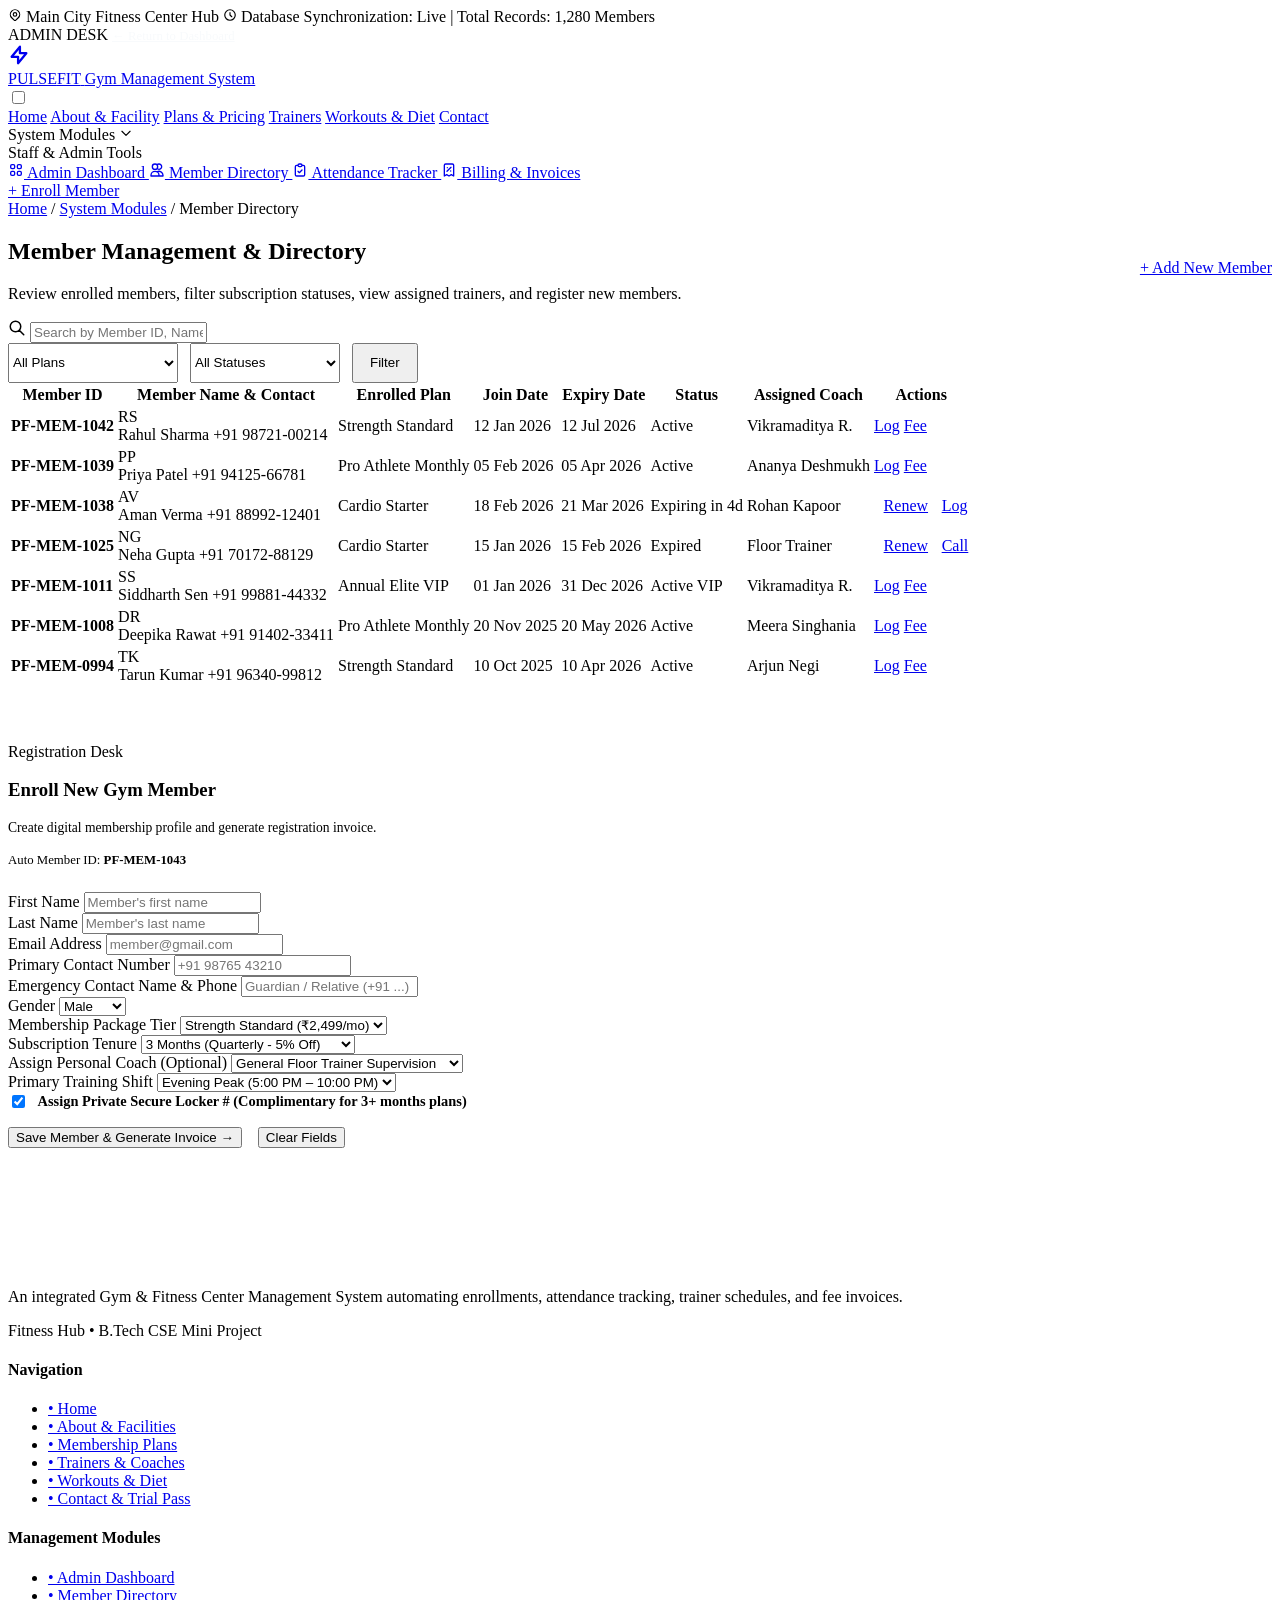
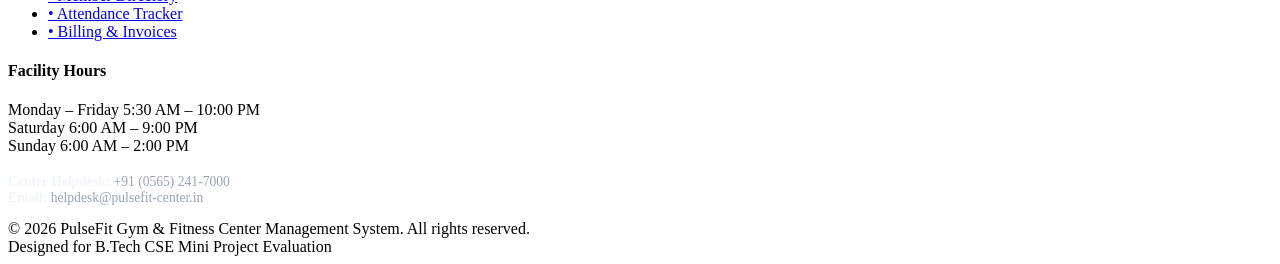
==== members-list.html @ 2918d2de "Add memberships and members-list pages" ====
<!DOCTYPE html>
<html lang="en">
<head>
  <meta charset="UTF-8">
  <meta name="viewport" content="width=device-width, initial-scale=1.0">
  <title>Member Directory &amp; Management | PulseFit Gym</title>
  <meta name="description" content="Centralized member database: search enrollments, track plan expirations, view assigned coaches, and register new gym members.">
  <link rel="stylesheet" href="css/style.css">
  <link rel="stylesheet" href="css/components.css">
</head>
<body>

  <!-- Top Announcement Bar -->
  <div class="header-topbar">
    <div class="container topbar-content">
      <div class="topbar-left">
        <span class="topbar-item">
          <svg width="14" height="14" fill="none" stroke="currentColor" viewBox="0 0 24 24"><path stroke-linecap="round" stroke-linejoin="round" stroke-width="2" d="M17.657 16.657L13.414 20.9a1.998 1.998 0 01-2.827 0l-4.244-4.243a8 8 0 1111.314 0z"/><path stroke-linecap="round" stroke-linejoin="round" stroke-width="2" d="M15 11a3 3 0 11-6 0 3 3 0 016 0z"/></svg>
          Main City Fitness Center Hub
        </span>
        <span class="topbar-item">
          <svg width="14" height="14" fill="none" stroke="currentColor" viewBox="0 0 24 24"><path stroke-linecap="round" stroke-linejoin="round" stroke-width="2" d="M12 8v4l3 3m6-3a9 9 0 11-18 0 9 9 0 0118 0z"/></svg>
          Database Synchronization: Live | Total Records: 1,280 Members
        </span>
      </div>
      <div class="topbar-right">
        <span class="topbar-badge" style="background-color: var(--success);">ADMIN DESK</span>
        <a href="admin-dashboard.html" style="color: #f8fafc; font-size: 0.8rem;">&larr; Return to Dashboard</a>
      </div>
    </div>
  </div>

  <!-- Main Common Header & Navbar -->
  <header class="site-header">
    <div class="container">
      <div class="navbar">
        <a href="index.html" class="brand-logo">
          <div class="brand-icon">
            <svg width="22" height="22" fill="none" stroke="currentColor" viewBox="0 0 24 24"><path stroke-linecap="round" stroke-linejoin="round" stroke-width="2.5" d="M13 10V3L4 14h7v7l9-11h-7z"/></svg>
          </div>
          <div class="brand-text">
            PULSE<span>FIT</span>
            <span class="brand-sub">Gym Management System</span>
          </div>
        </a>

        <!-- Pure CSS Hamburger Toggle -->
        <input type="checkbox" id="nav-toggle" class="nav-toggle-input">
        <label for="nav-toggle" class="nav-toggle-label" aria-label="Toggle navigation">
          <span class="hamburger-icon"></span>
        </label>

        <!-- Navigation Menu -->
        <nav class="nav-menu">
          <a href="index.html" class="nav-link">Home</a>
          <a href="about.html" class="nav-link">About &amp; Facility</a>
          <a href="memberships.html" class="nav-link">Plans &amp; Pricing</a>
          <a href="trainers.html" class="nav-link">Trainers</a>
          <a href="workouts.html" class="nav-link">Workouts &amp; Diet</a>
          <a href="contact.html" class="nav-link">Contact</a>

          <!-- System Portals Dropdown -->
          <div class="nav-dropdown">
            <span class="nav-link dropdown-toggle active">
              System Modules
              <svg width="14" height="14" fill="none" stroke="currentColor" viewBox="0 0 24 24"><path stroke-linecap="round" stroke-linejoin="round" stroke-width="2" d="M19 9l-7 7-7-7"/></svg>
            </span>
            <div class="dropdown-menu">
              <div class="dropdown-header">Staff &amp; Admin Tools</div>
              <a href="admin-dashboard.html" class="dropdown-item">
                <svg width="16" height="16" fill="none" stroke="currentColor" viewBox="0 0 24 24"><path stroke-linecap="round" stroke-linejoin="round" stroke-width="2" d="M4 6a2 2 0 012-2h2a2 2 0 012 2v2a2 2 0 01-2 2H6a2 2 0 01-2-2V6zM14 6a2 2 0 012-2h2a2 2 0 012 2v2a2 2 0 01-2 2h-2a2 2 0 01-2-2V6zM4 16a2 2 0 012-2h2a2 2 0 012 2v2a2 2 0 01-2 2H6a2 2 0 01-2-2v-2zM14 16a2 2 0 012-2h2a2 2 0 012 2v2a2 2 0 01-2 2h-2a2 2 0 01-2-2v-2z"/></svg>
                Admin Dashboard
              </a>
              <a href="members-list.html" class="dropdown-item active">
                <svg width="16" height="16" fill="none" stroke="currentColor" viewBox="0 0 24 24"><path stroke-linecap="round" stroke-linejoin="round" stroke-width="2" d="M12 4.354a4 4 0 110 5.292M15 21H3v-1a6 6 0 0112 0v1zm0 0h6v-1a6 6 0 00-9-5.197M13 7a4 4 0 11-8 0 4 4 0 018 0z"/></svg>
                Member Directory
              </a>
              <a href="attendance.html" class="dropdown-item">
                <svg width="16" height="16" fill="none" stroke="currentColor" viewBox="0 0 24 24"><path stroke-linecap="round" stroke-linejoin="round" stroke-width="2" d="M9 5H7a2 2 0 00-2 2v12a2 2 0 002 2h10a2 2 0 002-2V7a2 2 0 00-2-2h-2M9 5a2 2 0 002 2h2a2 2 0 002-2M9 5a2 2 0 012-2h2a2 2 0 012 2m-6 9l2 2 4-4"/></svg>
                Attendance Tracker
              </a>
              <a href="billing.html" class="dropdown-item">
                <svg width="16" height="16" fill="none" stroke="currentColor" viewBox="0 0 24 24"><path stroke-linecap="round" stroke-linejoin="round" stroke-width="2" d="M9 14l6-6m-5.5.5h.01m4.99 5h.01M19 21V5a2 2 0 00-2-2H7a2 2 0 00-2 2v16l3.5-2 3.5 2 3.5-2 3.5 2z"/></svg>
                Billing &amp; Invoices
              </a>
            </div>
          </div>
        </nav>

        <div class="header-actions">
          <a href="#add-member" class="btn btn-primary btn-sm">+ Enroll Member</a>
        </div>
      </div>
    </div>
  </header>

  <!-- Page Banner -->
  <section class="page-banner">
    <div class="container">
      <div class="banner-content">
        <nav class="breadcrumb">
          <a href="index.html">Home</a>
          <span class="breadcrumb-separator">/</span>
          <a href="admin-dashboard.html">System Modules</a>
          <span class="breadcrumb-separator">/</span>
          <span>Member Directory</span>
        </nav>
        <div style="display: flex; justify-content: space-between; align-items: center; flex-wrap: wrap; gap: 1rem;">
          <div>
            <h1 class="banner-title">Member Management &amp; Directory</h1>
            <p class="banner-desc">Review enrolled members, filter subscription statuses, view assigned trainers, and register new members.</p>
          </div>
          <a href="#add-member" class="btn btn-primary">+ Add New Member</a>
        </div>
      </div>
    </div>
  </section>

  <!-- Main Content -->
  <main class="page-wrapper">
    <div class="container" style="margin-bottom: 5rem;">
      
      <!-- Filter Bar Component -->
      <div class="filter-bar">
        <div class="search-input-wrapper">
          <svg width="18" height="18" fill="none" stroke="currentColor" viewBox="0 0 24 24"><path stroke-linecap="round" stroke-linejoin="round" stroke-width="2" d="M21 21l-6-6m2-5a7 7 0 11-14 0 7 7 0 0114 0z"/></svg>
          <input type="text" class="form-control" placeholder="Search by Member ID, Name, or Phone...">
        </div>

        <div style="display: flex; gap: 0.75rem; flex-wrap: wrap;">
          <select class="form-select" style="width: auto; min-width: 170px;">
            <option value="all">All Plans</option>
            <option value="cardio">Cardio Starter</option>
            <option value="strength">Strength Standard</option>
            <option value="pro">Pro Athlete</option>
            <option value="annual">Annual VIP</option>
          </select>

          <select class="form-select" style="width: auto; min-width: 150px;">
            <option value="all">All Statuses</option>
            <option value="active">Active Members</option>
            <option value="expiring">Expiring Soon</option>
            <option value="expired">Expired</option>
          </select>

          <button type="button" class="btn btn-outline" style="padding: 0.65rem 1rem;">Filter</button>
        </div>
      </div>

      <!-- Member Records Table -->
      <div class="table-responsive" style="margin-bottom: 3.5rem;">
        <table class="data-table">
          <thead>
            <tr>
              <th>Member ID</th>
              <th>Member Name &amp; Contact</th>
              <th>Enrolled Plan</th>
              <th>Join Date</th>
              <th>Expiry Date</th>
              <th>Status</th>
              <th>Assigned Coach</th>
              <th>Actions</th>
            </tr>
          </thead>
          <tbody>
            
            <!-- Member 1 -->
            <tr>
              <td><strong>PF-MEM-1042</strong></td>
              <td>
                <div class="member-cell">
                  <div class="avatar avatar-orange">RS</div>
                  <div>
                    <span class="member-name">Rahul Sharma</span>
                    <span class="member-email">+91 98721-00214</span>
                  </div>
                </div>
              </td>
              <td>Strength Standard</td>
              <td>12 Jan 2026</td>
              <td>12 Jul 2026</td>
              <td><span class="badge badge-success"><span class="badge-dot"></span> Active</span></td>
              <td>Vikramaditya R.</td>
              <td>
                <div class="action-btns">
                  <a href="attendance.html" class="btn btn-sm btn-outline" title="Check Attendance">Log</a>
                  <a href="billing.html" class="btn btn-sm btn-outline" title="View Invoices">Fee</a>
                </div>
              </td>
            </tr>

            <!-- Member 2 -->
            <tr>
              <td><strong>PF-MEM-1039</strong></td>
              <td>
                <div class="member-cell">
                  <div class="avatar avatar-blue">PP</div>
                  <div>
                    <span class="member-name">Priya Patel</span>
                    <span class="member-email">+91 94125-66781</span>
                  </div>
                </div>
              </td>
              <td>Pro Athlete Monthly</td>
              <td>05 Feb 2026</td>
              <td>05 Apr 2026</td>
              <td><span class="badge badge-success"><span class="badge-dot"></span> Active</span></td>
              <td>Ananya Deshmukh</td>
              <td>
                <div class="action-btns">
                  <a href="attendance.html" class="btn btn-sm btn-outline">Log</a>
                  <a href="billing.html" class="btn btn-sm btn-outline">Fee</a>
                </div>
              </td>
            </tr>

            <!-- Member 3 -->
            <tr>
              <td><strong>PF-MEM-1038</strong></td>
              <td>
                <div class="member-cell">
                  <div class="avatar avatar-emerald">AV</div>
                  <div>
                    <span class="member-name">Aman Verma</span>
                    <span class="member-email">+91 88992-12401</span>
                  </div>
                </div>
              </td>
              <td>Cardio Starter</td>
              <td>18 Feb 2026</td>
              <td>21 Mar 2026</td>
              <td><span class="badge badge-warning"><span class="badge-dot"></span> Expiring in 4d</span></td>
              <td>Rohan Kapoor</td>
              <td>
                <div class="action-btns">
                  <a href="billing.html" class="btn btn-sm btn-primary" style="padding: 0.3rem 0.6rem;">Renew</a>
                  <a href="attendance.html" class="btn btn-sm btn-outline">Log</a>
                </div>
              </td>
            </tr>

            <!-- Member 4 -->
            <tr>
              <td><strong>PF-MEM-1025</strong></td>
              <td>
                <div class="member-cell">
                  <div class="avatar avatar-purple">NG</div>
                  <div>
                    <span class="member-name">Neha Gupta</span>
                    <span class="member-email">+91 70172-88129</span>
                  </div>
                </div>
              </td>
              <td>Cardio Starter</td>
              <td>15 Jan 2026</td>
              <td>15 Feb 2026</td>
              <td><span class="badge badge-danger"><span class="badge-dot"></span> Expired</span></td>
              <td>Floor Trainer</td>
              <td>
                <div class="action-btns">
                  <a href="billing.html" class="btn btn-sm btn-primary" style="padding: 0.3rem 0.6rem;">Renew</a>
                  <a href="contact.html" class="btn btn-sm btn-outline">Call</a>
                </div>
              </td>
            </tr>

            <!-- Member 5 -->
            <tr>
              <td><strong>PF-MEM-1011</strong></td>
              <td>
                <div class="member-cell">
                  <div class="avatar avatar-orange">SS</div>
                  <div>
                    <span class="member-name">Siddharth Sen</span>
                    <span class="member-email">+91 99881-44332</span>
                  </div>
                </div>
              </td>
              <td>Annual Elite VIP</td>
              <td>01 Jan 2026</td>
              <td>31 Dec 2026</td>
              <td><span class="badge badge-success"><span class="badge-dot"></span> Active VIP</span></td>
              <td>Vikramaditya R.</td>
              <td>
                <div class="action-btns">
                  <a href="attendance.html" class="btn btn-sm btn-outline">Log</a>
                  <a href="billing.html" class="btn btn-sm btn-outline">Fee</a>
                </div>
              </td>
            </tr>

            <!-- Member 6 -->
            <tr>
              <td><strong>PF-MEM-1008</strong></td>
              <td>
                <div class="member-cell">
                  <div class="avatar avatar-blue">DR</div>
                  <div>
                    <span class="member-name">Deepika Rawat</span>
                    <span class="member-email">+91 91402-33411</span>
                  </div>
                </div>
              </td>
              <td>Pro Athlete Monthly</td>
              <td>20 Nov 2025</td>
              <td>20 May 2026</td>
              <td><span class="badge badge-success"><span class="badge-dot"></span> Active</span></td>
              <td>Meera Singhania</td>
              <td>
                <div class="action-btns">
                  <a href="attendance.html" class="btn btn-sm btn-outline">Log</a>
                  <a href="billing.html" class="btn btn-sm btn-outline">Fee</a>
                </div>
              </td>
            </tr>

            <!-- Member 7 -->
            <tr>
              <td><strong>PF-MEM-0994</strong></td>
              <td>
                <div class="member-cell">
                  <div class="avatar avatar-emerald">TK</div>
                  <div>
                    <span class="member-name">Tarun Kumar</span>
                    <span class="member-email">+91 96340-99812</span>
                  </div>
                </div>
              </td>
              <td>Strength Standard</td>
              <td>10 Oct 2025</td>
              <td>10 Apr 2026</td>
              <td><span class="badge badge-success"><span class="badge-dot"></span> Active</span></td>
              <td>Arjun Negi</td>
              <td>
                <div class="action-btns">
                  <a href="attendance.html" class="btn btn-sm btn-outline">Log</a>
                  <a href="billing.html" class="btn btn-sm btn-outline">Fee</a>
                </div>
              </td>
            </tr>

          </tbody>
        </table>
      </div>

      <!-- Form Section: Add New Member (Anchor: #add-member) -->
      <div id="add-member" class="form-card" style="border-top: 4px solid var(--primary);">
        <div class="card-header" style="margin-bottom: 1.5rem;">
          <div>
            <span class="badge badge-primary" style="margin-bottom: 0.35rem;">Registration Desk</span>
            <h3 class="card-title">Enroll New Gym Member</h3>
            <p style="font-size: 0.85rem; color: var(--text-muted); margin-top: 0.2rem;">Create digital membership profile and generate registration invoice.</p>
          </div>
          <span style="font-size: 0.8rem; color: var(--text-muted);">Auto Member ID: <strong>PF-MEM-1043</strong></span>
        </div>

        <form action="#" method="get" onsubmit="return false;" class="form-grid">
          
          <div class="form-group">
            <label for="reg-fname" class="form-label form-label-req">First Name</label>
            <input type="text" id="reg-fname" class="form-control" placeholder="Member's first name" required>
          </div>

          <div class="form-group">
            <label for="reg-lname" class="form-label form-label-req">Last Name</label>
            <input type="text" id="reg-lname" class="form-control" placeholder="Member's last name" required>
          </div>

          <div class="form-group">
            <label for="reg-email" class="form-label form-label-req">Email Address</label>
            <input type="email" id="reg-email" class="form-control" placeholder="member@gmail.com" required>
          </div>

          <div class="form-group">
            <label for="reg-phone" class="form-label form-label-req">Primary Contact Number</label>
            <input type="tel" id="reg-phone" class="form-control" placeholder="+91 98765 43210" required>
          </div>

          <div class="form-group">
            <label for="reg-emergency" class="form-label">Emergency Contact Name &amp; Phone</label>
            <input type="text" id="reg-emergency" class="form-control" placeholder="Guardian / Relative (+91 ...)">
          </div>

          <div class="form-group">
            <label for="reg-gender" class="form-label">Gender</label>
            <select id="reg-gender" class="form-select">
              <option value="male">Male</option>
              <option value="female">Female</option>
              <option value="other">Other</option>
            </select>
          </div>

          <div class="form-group">
            <label for="reg-plan" class="form-label form-label-req">Membership Package Tier</label>
            <select id="reg-plan" class="form-select" required>
              <option value="cardio">Cardio Starter (&#8377;1,499/mo)</option>
              <option value="strength" selected>Strength Standard (&#8377;2,499/mo)</option>
              <option value="pro">Pro Athlete Tier (&#8377;3,999/mo)</option>
              <option value="annual">Annual VIP Pass (&#8377;24,999/yr)</option>
            </select>
          </div>

          <div class="form-group">
            <label for="reg-duration" class="form-label form-label-req">Subscription Tenure</label>
            <select id="reg-duration" class="form-select" required>
              <option value="1">1 Month</option>
              <option value="3" selected>3 Months (Quarterly - 5% Off)</option>
              <option value="6">6 Months (Half Yearly - 10% Off)</option>
              <option value="12">12 Months (Annual - 20% Off)</option>
            </select>
          </div>

          <div class="form-group">
            <label for="reg-coach" class="form-label">Assign Personal Coach (Optional)</label>
            <select id="reg-coach" class="form-select">
              <option value="none">General Floor Trainer Supervision</option>
              <option value="vikram">Vikramaditya Rathore (Strength)</option>
              <option value="ananya">Ananya Deshmukh (CrossFit)</option>
              <option value="rohan">Rohan Kapoor (Calisthenics)</option>
              <option value="meera">Meera Singhania (Nutrition &amp; Yoga)</option>
              <option value="arjun">Arjun Negi (Rehab)</option>
            </select>
          </div>

          <div class="form-group">
            <label for="reg-shift" class="form-label">Primary Training Shift</label>
            <select id="reg-shift" class="form-select">
              <option value="morning">Morning Shift (5:30 AM &ndash; 11:30 AM)</option>
              <option value="evening" selected>Evening Peak (5:00 PM &ndash; 10:00 PM)</option>
              <option value="anytime">All Day Unrestricted</option>
            </select>
          </div>

          <div class="form-group col-span-2">
            <label style="display: flex; align-items: center; gap: 0.6rem; font-size: 0.9rem; color: var(--secondary); cursor: pointer;">
              <input type="checkbox" checked>
              <strong>Assign Private Secure Locker # (Complimentary for 3+ months plans)</strong>
            </label>
          </div>

          <div class="form-group col-span-2" style="margin-top: 1rem; display: flex; gap: 1rem;">
            <button type="submit" class="btn btn-primary btn-lg">
              Save Member &amp; Generate Invoice &rarr;
            </button>
            <button type="reset" class="btn btn-outline btn-lg">Clear Fields</button>
          </div>

        </form>
      </div>

    </div>
  </main>

  <!-- Common Footer -->
  <footer class="site-footer">
    <div class="container footer-main">
      <div class="footer-grid">
        <div class="footer-brand">
          <div class="brand-logo" style="color: white;">
            <div class="brand-icon">
              <svg width="22" height="22" fill="none" stroke="currentColor" viewBox="0 0 24 24"><path stroke-linecap="round" stroke-linejoin="round" stroke-width="2.5" d="M13 10V3L4 14h7v7l9-11h-7z"/></svg>
            </div>
            <div class="brand-text" style="color: white;">PULSE<span style="color: var(--primary);">FIT</span></div>
          </div>
          <p>An integrated Gym &amp; Fitness Center Management System automating enrollments, attendance tracking, trainer schedules, and fee invoices.</p>
          <div class="academic-badge">Fitness Hub &bull; B.Tech CSE Mini Project</div>
        </div>

        <div>
          <h4 class="footer-title">Navigation</h4>
          <ul class="footer-links">
            <li><a href="index.html">&bull; Home</a></li>
            <li><a href="about.html">&bull; About &amp; Facilities</a></li>
            <li><a href="memberships.html">&bull; Membership Plans</a></li>
            <li><a href="trainers.html">&bull; Trainers &amp; Coaches</a></li>
            <li><a href="workouts.html">&bull; Workouts &amp; Diet</a></li>
            <li><a href="contact.html">&bull; Contact &amp; Trial Pass</a></li>
          </ul>
        </div>

        <div>
          <h4 class="footer-title">Management Modules</h4>
          <ul class="footer-links">
            <li><a href="admin-dashboard.html">&bull; Admin Dashboard</a></li>
            <li><a href="members-list.html">&bull; Member Directory</a></li>
            <li><a href="attendance.html">&bull; Attendance Tracker</a></li>
            <li><a href="billing.html">&bull; Billing &amp; Invoices</a></li>
          </ul>
        </div>

        <div>
          <h4 class="footer-title">Facility Hours</h4>
          <div class="footer-hours-list">
            <div class="footer-hours-item">
              <span>Monday &ndash; Friday</span>
              <span>5:30 AM &ndash; 10:00 PM</span>
            </div>
            <div class="footer-hours-item">
              <span>Saturday</span>
              <span>6:00 AM &ndash; 9:00 PM</span>
            </div>
            <div class="footer-hours-item">
              <span>Sunday</span>
              <span>6:00 AM &ndash; 2:00 PM</span>
            </div>
          </div>
          <p style="margin-top: 1.2rem; font-size: 0.85rem; color: #94a3b8;">
            <strong style="color: #f1f5f9;">Center Helpdesk:</strong> +91 (0565) 241-7000<br>
            <strong style="color: #f1f5f9;">Email:</strong> helpdesk@pulsefit-center.in
          </p>
        </div>
      </div>
    </div>

    <div class="footer-bottom">
      <div class="container footer-bottom-content">
        <div>&copy; 2026 PulseFit Gym &amp; Fitness Center Management System. All rights reserved.</div>
        <div>Designed for B.Tech CSE Mini Project Evaluation</div>
      </div>
    </div>
  </footer>

</body>
</html>
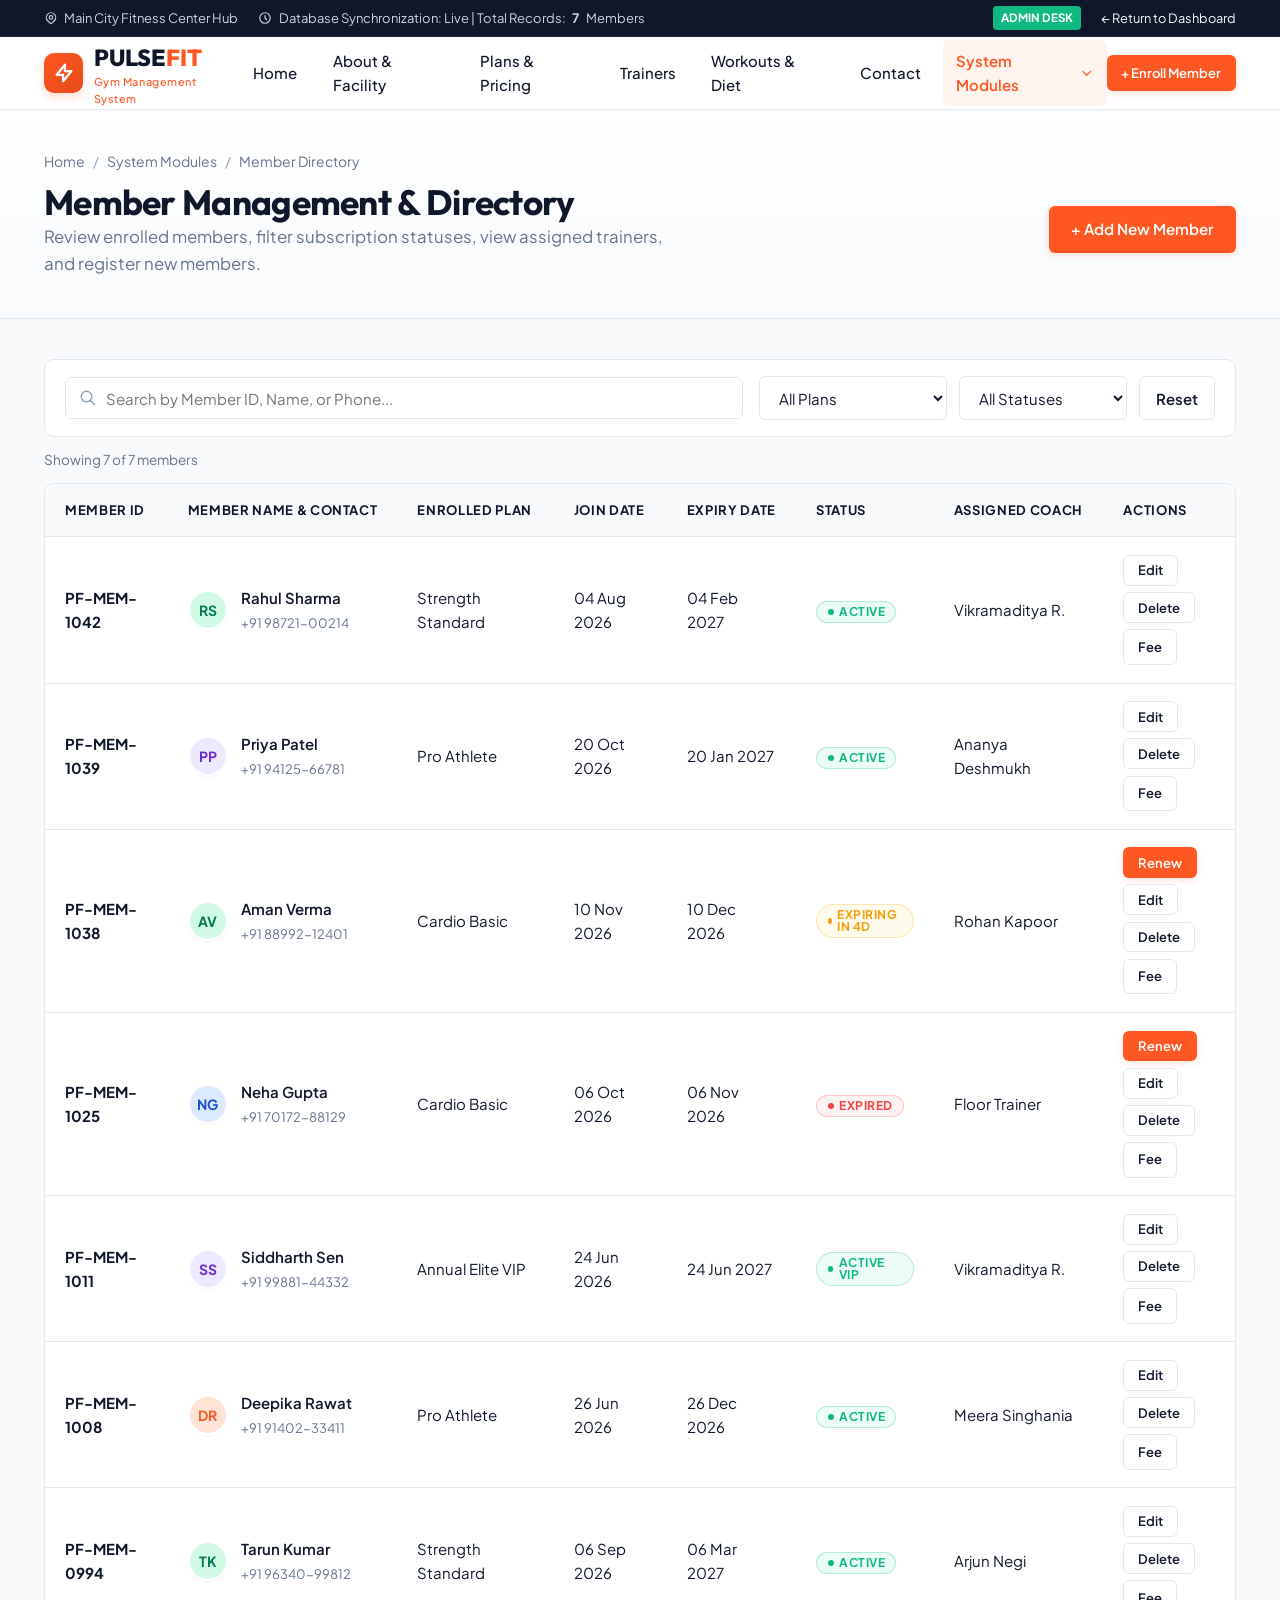
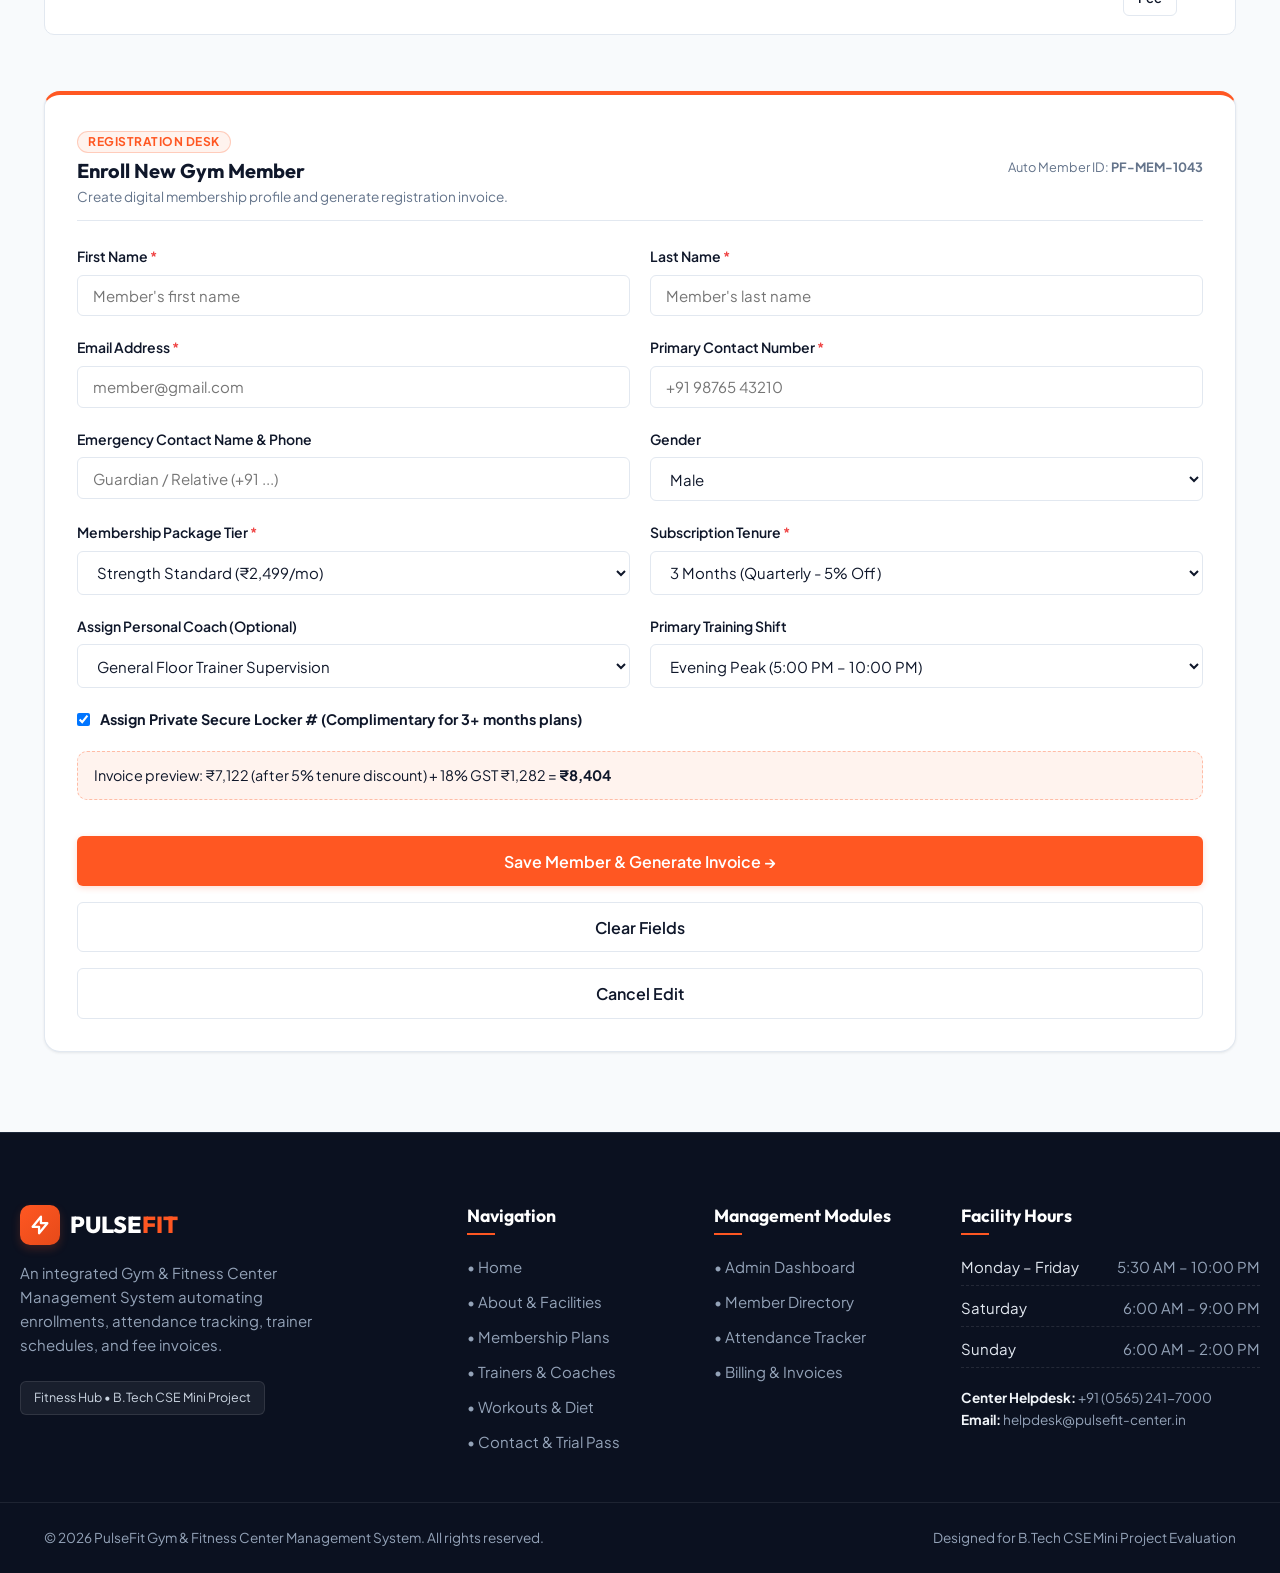
==== commit 5109699d: "Add member CRUD (members-list)" ====
--- a/members-list.html
+++ b/members-list.html
@@ -7,6 +7,7 @@
   <meta name="description" content="Centralized member database: search enrollments, track plan expirations, view assigned coaches, and register new gym members.">
   <link rel="stylesheet" href="css/style.css">
   <link rel="stylesheet" href="css/components.css">
+  <link rel="stylesheet" href="css/members.css">
 </head>
 <body>
 
@@ -20,7 +21,7 @@
         </span>
         <span class="topbar-item">
           <svg width="14" height="14" fill="none" stroke="currentColor" viewBox="0 0 24 24"><path stroke-linecap="round" stroke-linejoin="round" stroke-width="2" d="M12 8v4l3 3m6-3a9 9 0 11-18 0 9 9 0 0118 0z"/></svg>
-          Database Synchronization: Live | Total Records: 1,280 Members
+          Database Synchronization: Live | Total Records: <strong id="total-records">0</strong> Members
         </span>
       </div>
       <div class="topbar-right">
@@ -124,11 +125,11 @@
       <div class="filter-bar">
         <div class="search-input-wrapper">
           <svg width="18" height="18" fill="none" stroke="currentColor" viewBox="0 0 24 24"><path stroke-linecap="round" stroke-linejoin="round" stroke-width="2" d="M21 21l-6-6m2-5a7 7 0 11-14 0 7 7 0 0114 0z"/></svg>
-          <input type="text" class="form-control" placeholder="Search by Member ID, Name, or Phone...">
+          <input type="text" id="member-search" class="form-control" placeholder="Search by Member ID, Name, or Phone..." autocomplete="off">
         </div>
 
         <div style="display: flex; gap: 0.75rem; flex-wrap: wrap;">
-          <select class="form-select" style="width: auto; min-width: 170px;">
+          <select id="filter-plan" class="form-select" style="width: auto; min-width: 170px;">
             <option value="all">All Plans</option>
             <option value="cardio">Cardio Starter</option>
             <option value="strength">Strength Standard</option>
@@ -136,18 +137,20 @@
             <option value="annual">Annual VIP</option>
           </select>
 
-          <select class="form-select" style="width: auto; min-width: 150px;">
+          <select id="filter-status" class="form-select" style="width: auto; min-width: 150px;">
             <option value="all">All Statuses</option>
             <option value="active">Active Members</option>
             <option value="expiring">Expiring Soon</option>
             <option value="expired">Expired</option>
           </select>
 
-          <button type="button" class="btn btn-outline" style="padding: 0.65rem 1rem;">Filter</button>
-        </div>
-      </div>
-
-      <!-- Member Records Table -->
+          <button type="button" id="filter-reset" class="btn btn-outline" style="padding: 0.65rem 1rem;">Reset</button>
+        </div>
+      </div>
+
+      <p id="result-count" class="result-count" aria-live="polite"></p>
+
+      <!-- Member Records Table (rows are rendered by js/members.js) -->
       <div class="table-responsive" style="margin-bottom: 3.5rem;">
         <table class="data-table">
           <thead>
@@ -162,184 +165,7 @@
               <th>Actions</th>
             </tr>
           </thead>
-          <tbody>
-            
-            <!-- Member 1 -->
-            <tr>
-              <td><strong>PF-MEM-1042</strong></td>
-              <td>
-                <div class="member-cell">
-                  <div class="avatar avatar-orange">RS</div>
-                  <div>
-                    <span class="member-name">Rahul Sharma</span>
-                    <span class="member-email">+91 98721-00214</span>
-                  </div>
-                </div>
-              </td>
-              <td>Strength Standard</td>
-              <td>12 Jan 2026</td>
-              <td>12 Jul 2026</td>
-              <td><span class="badge badge-success"><span class="badge-dot"></span> Active</span></td>
-              <td>Vikramaditya R.</td>
-              <td>
-                <div class="action-btns">
-                  <a href="attendance.html" class="btn btn-sm btn-outline" title="Check Attendance">Log</a>
-                  <a href="billing.html" class="btn btn-sm btn-outline" title="View Invoices">Fee</a>
-                </div>
-              </td>
-            </tr>
-
-            <!-- Member 2 -->
-            <tr>
-              <td><strong>PF-MEM-1039</strong></td>
-              <td>
-                <div class="member-cell">
-                  <div class="avatar avatar-blue">PP</div>
-                  <div>
-                    <span class="member-name">Priya Patel</span>
-                    <span class="member-email">+91 94125-66781</span>
-                  </div>
-                </div>
-              </td>
-              <td>Pro Athlete Monthly</td>
-              <td>05 Feb 2026</td>
-              <td>05 Apr 2026</td>
-              <td><span class="badge badge-success"><span class="badge-dot"></span> Active</span></td>
-              <td>Ananya Deshmukh</td>
-              <td>
-                <div class="action-btns">
-                  <a href="attendance.html" class="btn btn-sm btn-outline">Log</a>
-                  <a href="billing.html" class="btn btn-sm btn-outline">Fee</a>
-                </div>
-              </td>
-            </tr>
-
-            <!-- Member 3 -->
-            <tr>
-              <td><strong>PF-MEM-1038</strong></td>
-              <td>
-                <div class="member-cell">
-                  <div class="avatar avatar-emerald">AV</div>
-                  <div>
-                    <span class="member-name">Aman Verma</span>
-                    <span class="member-email">+91 88992-12401</span>
-                  </div>
-                </div>
-              </td>
-              <td>Cardio Starter</td>
-              <td>18 Feb 2026</td>
-              <td>21 Mar 2026</td>
-              <td><span class="badge badge-warning"><span class="badge-dot"></span> Expiring in 4d</span></td>
-              <td>Rohan Kapoor</td>
-              <td>
-                <div class="action-btns">
-                  <a href="billing.html" class="btn btn-sm btn-primary" style="padding: 0.3rem 0.6rem;">Renew</a>
-                  <a href="attendance.html" class="btn btn-sm btn-outline">Log</a>
-                </div>
-              </td>
-            </tr>
-
-            <!-- Member 4 -->
-            <tr>
-              <td><strong>PF-MEM-1025</strong></td>
-              <td>
-                <div class="member-cell">
-                  <div class="avatar avatar-purple">NG</div>
-                  <div>
-                    <span class="member-name">Neha Gupta</span>
-                    <span class="member-email">+91 70172-88129</span>
-                  </div>
-                </div>
-              </td>
-              <td>Cardio Starter</td>
-              <td>15 Jan 2026</td>
-              <td>15 Feb 2026</td>
-              <td><span class="badge badge-danger"><span class="badge-dot"></span> Expired</span></td>
-              <td>Floor Trainer</td>
-              <td>
-                <div class="action-btns">
-                  <a href="billing.html" class="btn btn-sm btn-primary" style="padding: 0.3rem 0.6rem;">Renew</a>
-                  <a href="contact.html" class="btn btn-sm btn-outline">Call</a>
-                </div>
-              </td>
-            </tr>
-
-            <!-- Member 5 -->
-            <tr>
-              <td><strong>PF-MEM-1011</strong></td>
-              <td>
-                <div class="member-cell">
-                  <div class="avatar avatar-orange">SS</div>
-                  <div>
-                    <span class="member-name">Siddharth Sen</span>
-                    <span class="member-email">+91 99881-44332</span>
-                  </div>
-                </div>
-              </td>
-              <td>Annual Elite VIP</td>
-              <td>01 Jan 2026</td>
-              <td>31 Dec 2026</td>
-              <td><span class="badge badge-success"><span class="badge-dot"></span> Active VIP</span></td>
-              <td>Vikramaditya R.</td>
-              <td>
-                <div class="action-btns">
-                  <a href="attendance.html" class="btn btn-sm btn-outline">Log</a>
-                  <a href="billing.html" class="btn btn-sm btn-outline">Fee</a>
-                </div>
-              </td>
-            </tr>
-
-            <!-- Member 6 -->
-            <tr>
-              <td><strong>PF-MEM-1008</strong></td>
-              <td>
-                <div class="member-cell">
-                  <div class="avatar avatar-blue">DR</div>
-                  <div>
-                    <span class="member-name">Deepika Rawat</span>
-                    <span class="member-email">+91 91402-33411</span>
-                  </div>
-                </div>
-              </td>
-              <td>Pro Athlete Monthly</td>
-              <td>20 Nov 2025</td>
-              <td>20 May 2026</td>
-              <td><span class="badge badge-success"><span class="badge-dot"></span> Active</span></td>
-              <td>Meera Singhania</td>
-              <td>
-                <div class="action-btns">
-                  <a href="attendance.html" class="btn btn-sm btn-outline">Log</a>
-                  <a href="billing.html" class="btn btn-sm btn-outline">Fee</a>
-                </div>
-              </td>
-            </tr>
-
-            <!-- Member 7 -->
-            <tr>
-              <td><strong>PF-MEM-0994</strong></td>
-              <td>
-                <div class="member-cell">
-                  <div class="avatar avatar-emerald">TK</div>
-                  <div>
-                    <span class="member-name">Tarun Kumar</span>
-                    <span class="member-email">+91 96340-99812</span>
-                  </div>
-                </div>
-              </td>
-              <td>Strength Standard</td>
-              <td>10 Oct 2025</td>
-              <td>10 Apr 2026</td>
-              <td><span class="badge badge-success"><span class="badge-dot"></span> Active</span></td>
-              <td>Arjun Negi</td>
-              <td>
-                <div class="action-btns">
-                  <a href="attendance.html" class="btn btn-sm btn-outline">Log</a>
-                  <a href="billing.html" class="btn btn-sm btn-outline">Fee</a>
-                </div>
-              </td>
-            </tr>
-
-          </tbody>
+          <tbody id="members-tbody"></tbody>
         </table>
       </div>
 
@@ -347,14 +173,14 @@
       <div id="add-member" class="form-card" style="border-top: 4px solid var(--primary);">
         <div class="card-header" style="margin-bottom: 1.5rem;">
           <div>
-            <span class="badge badge-primary" style="margin-bottom: 0.35rem;">Registration Desk</span>
-            <h3 class="card-title">Enroll New Gym Member</h3>
+            <span id="form-badge" class="badge badge-primary" style="margin-bottom: 0.35rem;">Registration Desk</span>
+            <h3 id="form-title" class="card-title">Enroll New Gym Member</h3>
             <p style="font-size: 0.85rem; color: var(--text-muted); margin-top: 0.2rem;">Create digital membership profile and generate registration invoice.</p>
           </div>
-          <span style="font-size: 0.8rem; color: var(--text-muted);">Auto Member ID: <strong>PF-MEM-1043</strong></span>
-        </div>
-
-        <form action="#" method="get" onsubmit="return false;" class="form-grid">
+          <span style="font-size: 0.8rem; color: var(--text-muted);"><span id="id-label">Auto Member ID:</span> <strong id="next-id">PF-MEM-1043</strong></span>
+        </div>
+
+        <form id="member-form" class="form-grid" novalidate>
           
           <div class="form-group">
             <label for="reg-fname" class="form-label form-label-req">First Name</label>
@@ -433,16 +259,19 @@
 
           <div class="form-group col-span-2">
             <label style="display: flex; align-items: center; gap: 0.6rem; font-size: 0.9rem; color: var(--secondary); cursor: pointer;">
-              <input type="checkbox" checked>
+              <input type="checkbox" id="reg-locker" checked>
               <strong>Assign Private Secure Locker # (Complimentary for 3+ months plans)</strong>
             </label>
           </div>
 
-          <div class="form-group col-span-2" style="margin-top: 1rem; display: flex; gap: 1rem;">
-            <button type="submit" class="btn btn-primary btn-lg">
-              Save Member &amp; Generate Invoice &rarr;
-            </button>
+          <div class="form-group col-span-2">
+            <div id="price-summary" class="price-summary" aria-live="polite"></div>
+          </div>
+
+          <div class="form-group col-span-2" style="margin-top: 1rem; display: flex; gap: 1rem; flex-wrap: wrap;">
+            <button type="submit" id="submit-btn" class="btn btn-primary btn-lg">Save Member &amp; Generate Invoice &rarr;</button>
             <button type="reset" class="btn btn-outline btn-lg">Clear Fields</button>
+            <button type="button" id="cancel-edit" class="btn btn-outline btn-lg" hidden>Cancel Edit</button>
           </div>
 
         </form>
@@ -520,5 +349,7 @@
     </div>
   </footer>
 
+  <script src="js/member-utils.js"></script>
+  <script src="js/members.js"></script>
 </body>
 </html>
--- a/css/style.css
+++ b/css/style.css
@@ -0,0 +1,746 @@
+/* ==========================================================================
+   GYM & FITNESS CENTER MANAGEMENT SYSTEM - CORE STYLESHEET
+   Pure CSS3 - Light Athletic Modern Theme (Zero JS Required)
+   ========================================================================== */
+
+@import url('https://fonts.googleapis.com/css2?family=Outfit:wght@400;500;600;700;800&family=Plus+Jakarta+Sans:wght@300;400;500;600;700&display=swap');
+
+/* --- Root Design System Tokens --- */
+:root {
+  /* Brand Colors */
+  --primary: #ff5722;
+  --primary-hover: #e64a19;
+  --primary-light: #fff3ee;
+  --primary-glow: rgba(255, 87, 34, 0.2);
+
+  --secondary: #0f172a;
+  --secondary-light: #1e293b;
+  --accent: #0284c7;
+  --accent-light: #f0f9ff;
+  
+  /* Semantic Status Colors */
+  --success: #10b981;
+  --success-light: #ecfdf5;
+  --warning: #f59e0b;
+  --warning-light: #fffbeb;
+  --danger: #ef4444;
+  --danger-light: #fef2f2;
+
+  /* Surfaces & Backgrounds */
+  --bg-body: #f8fafc;
+  --bg-card: #ffffff;
+  --bg-card-alt: #f1f5f9;
+  --bg-glass: rgba(255, 255, 255, 0.95);
+
+  /* Typography Colors */
+  --text-main: #0f172a;
+  --text-muted: #64748b;
+  --text-subtle: #94a3b8;
+  --text-inverse: #ffffff;
+
+  /* Borders & Dividers */
+  --border-color: #e2e8f0;
+  --border-focus: #cbd5e1;
+
+  /* Shadows */
+  --shadow-xs: 0 1px 2px 0 rgba(15, 23, 42, 0.04);
+  --shadow-sm: 0 1px 3px 0 rgba(15, 23, 42, 0.08), 0 1px 2px -1px rgba(15, 23, 42, 0.04);
+  --shadow-md: 0 4px 6px -1px rgba(15, 23, 42, 0.07), 0 2px 4px -2px rgba(15, 23, 42, 0.05);
+  --shadow-lg: 0 10px 15px -3px rgba(15, 23, 42, 0.07), 0 4px 6px -4px rgba(15, 23, 42, 0.05);
+  --shadow-xl: 0 20px 25px -5px rgba(15, 23, 42, 0.07), 0 8px 10px -6px rgba(15, 23, 42, 0.04);
+
+  /* Spacing & Radii */
+  --radius-sm: 6px;
+  --radius-md: 10px;
+  --radius-lg: 16px;
+  --radius-full: 9999px;
+
+  /* Font Families */
+  --font-heading: 'Outfit', -apple-system, BlinkMacSystemFont, sans-serif;
+  --font-body: 'Plus Jakarta Sans', -apple-system, BlinkMacSystemFont, sans-serif;
+
+  /* Transitions */
+  --transition-fast: 0.15s ease;
+  --transition-normal: 0.25s ease;
+}
+
+/* --- Base Reset & Box Sizing --- */
+*, *::before, *::after {
+  box-sizing: border-box;
+  margin: 0;
+  padding: 0;
+}
+
+html {
+  scroll-behavior: smooth;
+  font-size: 16px;
+  -webkit-text-size-adjust: 100%;
+}
+
+body {
+  font-family: var(--font-body);
+  background-color: var(--bg-body);
+  color: var(--text-main);
+  line-height: 1.6;
+  min-height: 100vh;
+  display: flex;
+  flex-direction: column;
+  overflow-x: hidden;
+}
+
+img {
+  max-width: 100%;
+  height: auto;
+  display: block;
+}
+
+a {
+  color: inherit;
+  text-decoration: none;
+  transition: color var(--transition-fast);
+}
+
+ul, ol {
+  list-style: none;
+}
+
+button, input, select, textarea {
+  font-family: inherit;
+  font-size: inherit;
+}
+
+/* --- Container & Layout --- */
+.container {
+  width: 100%;
+  max-width: 1240px;
+  margin-left: auto;
+  margin-right: auto;
+  padding-left: 1.5rem;
+  padding-right: 1.5rem;
+}
+
+.container-fluid {
+  width: 100%;
+  padding-left: 1.5rem;
+  padding-right: 1.5rem;
+}
+
+.page-wrapper {
+  flex: 1 0 auto;
+}
+
+/* --- Typography --- */
+h1, h2, h3, h4, h5, h6 {
+  font-family: var(--font-heading);
+  color: var(--secondary);
+  font-weight: 700;
+  line-height: 1.25;
+}
+
+h1 { font-size: 2.5rem; letter-spacing: -0.02em; }
+h2 { font-size: 2rem; letter-spacing: -0.015em; }
+h3 { font-size: 1.5rem; }
+h4 { font-size: 1.25rem; }
+
+p {
+  color: var(--text-muted);
+}
+
+.text-primary { color: var(--primary) !important; }
+.text-secondary { color: var(--secondary) !important; }
+.text-muted { color: var(--text-muted) !important; }
+.text-success { color: var(--success) !important; }
+.text-danger { color: var(--danger) !important; }
+.text-center { text-align: center; }
+.text-right { text-align: right; }
+
+.section-badge {
+  display: inline-flex;
+  align-items: center;
+  gap: 0.5rem;
+  background-color: var(--primary-light);
+  color: var(--primary);
+  font-size: 0.8125rem;
+  font-weight: 700;
+  text-transform: uppercase;
+  letter-spacing: 0.08em;
+  padding: 0.35rem 0.85rem;
+  border-radius: var(--radius-full);
+  margin-bottom: 0.75rem;
+  border: 1px solid rgba(255, 87, 34, 0.2);
+}
+
+.section-header {
+  margin-bottom: 3rem;
+}
+
+.section-header.text-center {
+  max-width: 680px;
+  margin-left: auto;
+  margin-right: auto;
+}
+
+.section-title {
+  font-size: 2.25rem;
+  margin-bottom: 0.75rem;
+  color: var(--secondary);
+}
+
+.section-desc {
+  font-size: 1.05rem;
+  color: var(--text-muted);
+}
+
+/* ==========================================================================
+   NAVIGATION BAR (COMMON FOR ALL PAGES)
+   Pure CSS Responsive Header with Checkbox Hack for Mobile Navigation
+   ========================================================================== */
+.site-header {
+  background-color: var(--bg-card);
+  border-bottom: 1px solid var(--border-color);
+  position: sticky;
+  top: 0;
+  z-index: 1000;
+  box-shadow: var(--shadow-xs);
+}
+
+/* Top utility announcement banner */
+.header-topbar {
+  background-color: var(--secondary);
+  color: #cbd5e1;
+  font-size: 0.8125rem;
+  padding: 0.4rem 0;
+  border-bottom: 1px solid rgba(255, 255, 255, 0.08);
+}
+
+.topbar-content {
+  display: flex;
+  justify-content: space-between;
+  align-items: center;
+  flex-wrap: wrap;
+  gap: 0.75rem;
+}
+
+.topbar-left, .topbar-right {
+  display: flex;
+  align-items: center;
+  gap: 1.25rem;
+}
+
+.topbar-item {
+  display: inline-flex;
+  align-items: center;
+  gap: 0.4rem;
+}
+
+.topbar-badge {
+  background-color: var(--primary);
+  color: white;
+  padding: 0.15rem 0.5rem;
+  border-radius: 4px;
+  font-size: 0.72rem;
+  font-weight: 700;
+}
+
+/* Main Navbar */
+.navbar {
+  display: flex;
+  align-items: center;
+  justify-content: space-between;
+  height: 72px;
+}
+
+.brand-logo {
+  display: flex;
+  align-items: center;
+  gap: 0.65rem;
+  font-family: var(--font-heading);
+  font-weight: 800;
+  font-size: 1.45rem;
+  color: var(--secondary);
+  text-decoration: none;
+}
+
+.brand-icon {
+  width: 40px;
+  height: 40px;
+  background: linear-gradient(135deg, var(--primary), #e64a19);
+  border-radius: var(--radius-md);
+  display: flex;
+  align-items: center;
+  justify-content: center;
+  color: white;
+  box-shadow: 0 4px 10px var(--primary-glow);
+}
+
+.brand-text span {
+  color: var(--primary);
+}
+
+.brand-sub {
+  display: block;
+  font-size: 0.68rem;
+  font-family: var(--font-body);
+  font-weight: 500;
+  color: var(--text-muted);
+  letter-spacing: 0.05em;
+  margin-top: -3px;
+}
+
+/* Pure CSS Mobile Toggle Mechanism */
+.nav-toggle-input {
+  display: none;
+}
+
+.nav-toggle-label {
+  display: none;
+  cursor: pointer;
+  width: 42px;
+  height: 42px;
+  align-items: center;
+  justify-content: center;
+  border: 1px solid var(--border-color);
+  border-radius: var(--radius-sm);
+  background-color: var(--bg-card);
+}
+
+.hamburger-icon,
+.hamburger-icon::before,
+.hamburger-icon::after {
+  content: '';
+  display: block;
+  background-color: var(--secondary);
+  height: 2px;
+  width: 22px;
+  border-radius: 2px;
+  transition: all var(--transition-fast);
+  position: relative;
+}
+
+.hamburger-icon::before {
+  position: absolute;
+  top: -7px;
+}
+
+.hamburger-icon::after {
+  position: absolute;
+  top: 7px;
+}
+
+/* Navigation Links */
+.nav-menu {
+  display: flex;
+  align-items: center;
+  gap: 0.5rem;
+}
+
+.nav-link {
+  padding: 0.55rem 0.85rem;
+  font-weight: 500;
+  font-size: 0.9375rem;
+  color: var(--text-main);
+  border-radius: var(--radius-sm);
+  transition: all var(--transition-fast);
+  display: inline-flex;
+  align-items: center;
+  gap: 0.35rem;
+}
+
+.nav-link:hover {
+  color: var(--primary);
+  background-color: var(--primary-light);
+}
+
+.nav-link.active {
+  color: var(--primary);
+  background-color: var(--primary-light);
+  font-weight: 600;
+}
+
+/* Dropdown Menu (Pure CSS) */
+.nav-dropdown {
+  position: relative;
+}
+
+.dropdown-toggle {
+  cursor: pointer;
+}
+
+.dropdown-menu {
+  position: absolute;
+  top: 100%;
+  right: 0;
+  min-width: 220px;
+  background-color: var(--bg-card);
+  border: 1px solid var(--border-color);
+  border-radius: var(--radius-md);
+  box-shadow: var(--shadow-lg);
+  padding: 0.6rem;
+  opacity: 0;
+  visibility: hidden;
+  transform: translateY(10px);
+  transition: all var(--transition-normal);
+  z-index: 50;
+}
+
+.nav-dropdown:hover .dropdown-menu,
+.nav-dropdown:focus-within .dropdown-menu {
+  opacity: 1;
+  visibility: visible;
+  transform: translateY(0);
+}
+
+.dropdown-header {
+  font-size: 0.72rem;
+  text-transform: uppercase;
+  letter-spacing: 0.08em;
+  font-weight: 700;
+  color: var(--text-subtle);
+  padding: 0.4rem 0.6rem;
+}
+
+.dropdown-item {
+  display: flex;
+  align-items: center;
+  gap: 0.6rem;
+  padding: 0.55rem 0.75rem;
+  font-size: 0.875rem;
+  font-weight: 500;
+  color: var(--text-main);
+  border-radius: var(--radius-sm);
+  transition: background-color var(--transition-fast);
+}
+
+.dropdown-item:hover {
+  background-color: var(--primary-light);
+  color: var(--primary);
+}
+
+.dropdown-item.active {
+  background-color: var(--primary-light);
+  color: var(--primary);
+  font-weight: 600;
+}
+
+.dropdown-divider {
+  height: 1px;
+  background-color: var(--border-color);
+  margin: 0.4rem 0;
+}
+
+/* Header Actions */
+.header-actions {
+  display: flex;
+  align-items: center;
+  gap: 0.75rem;
+}
+
+/* ==========================================================================
+   BUTTON SYSTEM
+   ========================================================================== */
+.btn {
+  display: inline-flex;
+  align-items: center;
+  justify-content: center;
+  gap: 0.5rem;
+  padding: 0.65rem 1.35rem;
+  font-size: 0.9375rem;
+  font-weight: 600;
+  border-radius: var(--radius-sm);
+  border: 1px solid transparent;
+  cursor: pointer;
+  transition: all var(--transition-fast);
+  white-space: nowrap;
+}
+
+.btn-sm {
+  padding: 0.4rem 0.85rem;
+  font-size: 0.8125rem;
+}
+
+.btn-lg {
+  padding: 0.85rem 1.75rem;
+  font-size: 1rem;
+}
+
+.btn-primary {
+  background-color: var(--primary);
+  color: white;
+  box-shadow: 0 2px 6px var(--primary-glow);
+}
+
+.btn-primary:hover {
+  background-color: var(--primary-hover);
+  color: white;
+  transform: translateY(-1px);
+  box-shadow: 0 4px 12px var(--primary-glow);
+}
+
+.btn-secondary {
+  background-color: var(--secondary);
+  color: white;
+}
+
+.btn-secondary:hover {
+  background-color: var(--secondary-light);
+  color: white;
+  transform: translateY(-1px);
+}
+
+.btn-outline {
+  background-color: transparent;
+  border-color: var(--border-color);
+  color: var(--secondary);
+}
+
+.btn-outline:hover {
+  background-color: var(--bg-card-alt);
+  border-color: var(--text-muted);
+}
+
+.btn-outline-primary {
+  background-color: transparent;
+  border-color: var(--primary);
+  color: var(--primary);
+}
+
+.btn-outline-primary:hover {
+  background-color: var(--primary);
+  color: white;
+}
+
+.btn-danger {
+  background-color: var(--danger);
+  color: white;
+}
+
+.btn-danger:hover {
+  background-color: #dc2626;
+  color: white;
+}
+
+/* ==========================================================================
+   BREADCRUMB & PAGE BANNER
+   ========================================================================== */
+.page-banner {
+  background: linear-gradient(180deg, #ffffff 0%, var(--bg-body) 100%);
+  border-bottom: 1px solid var(--border-color);
+  padding: 2.5rem 0;
+  margin-bottom: 2.5rem;
+}
+
+.banner-content {
+  display: flex;
+  flex-direction: column;
+  gap: 0.5rem;
+}
+
+.breadcrumb {
+  display: flex;
+  align-items: center;
+  gap: 0.5rem;
+  font-size: 0.875rem;
+  color: var(--text-muted);
+}
+
+.breadcrumb a:hover {
+  color: var(--primary);
+}
+
+.breadcrumb-separator {
+  color: var(--text-subtle);
+}
+
+.banner-title {
+  font-size: 2.2rem;
+  color: var(--secondary);
+}
+
+.banner-desc {
+  font-size: 1.05rem;
+  color: var(--text-muted);
+  max-width: 650px;
+}
+
+/* ==========================================================================
+   COMMON FOOTER
+   ========================================================================== */
+.site-footer {
+  background-color: #0b1120;
+  color: #94a3b8;
+  font-size: 0.9375rem;
+  border-top: 1px solid #1e293b;
+  margin-top: auto;
+}
+
+.footer-main {
+  padding: 4.5rem 0 3rem;
+}
+
+.footer-grid {
+  display: grid;
+  grid-template-columns: 2fr 1fr 1fr 1.5fr;
+  gap: 3rem;
+}
+
+.footer-brand p {
+  color: #94a3b8;
+  margin-top: 1rem;
+  margin-bottom: 1.5rem;
+  max-width: 320px;
+}
+
+.footer-title {
+  font-family: var(--font-heading);
+  color: #ffffff;
+  font-size: 1.1rem;
+  margin-bottom: 1.25rem;
+  position: relative;
+  padding-bottom: 0.5rem;
+}
+
+.footer-title::after {
+  content: '';
+  position: absolute;
+  bottom: 0;
+  left: 0;
+  width: 28px;
+  height: 2px;
+  background-color: var(--primary);
+}
+
+.footer-links {
+  display: flex;
+  flex-direction: column;
+  gap: 0.7rem;
+}
+
+.footer-links a {
+  color: #94a3b8;
+  transition: all var(--transition-fast);
+  display: inline-flex;
+  align-items: center;
+  gap: 0.4rem;
+}
+
+.footer-links a:hover {
+  color: #ffffff;
+  transform: translateX(4px);
+}
+
+.footer-hours-list {
+  display: flex;
+  flex-direction: column;
+  gap: 0.6rem;
+}
+
+.footer-hours-item {
+  display: flex;
+  justify-content: space-between;
+  border-bottom: 1px dashed rgba(255, 255, 255, 0.1);
+  padding-bottom: 0.4rem;
+}
+
+.footer-hours-item span:first-child {
+  color: #e2e8f0;
+}
+
+.footer-bottom {
+  border-top: 1px solid rgba(255, 255, 255, 0.08);
+  padding: 1.5rem 0;
+  font-size: 0.85rem;
+}
+
+.footer-bottom-content {
+  display: flex;
+  justify-content: space-between;
+  align-items: center;
+  flex-wrap: wrap;
+  gap: 1rem;
+}
+
+.academic-badge {
+  display: inline-flex;
+  align-items: center;
+  gap: 0.5rem;
+  background-color: rgba(255, 255, 255, 0.06);
+  padding: 0.4rem 0.8rem;
+  border-radius: var(--radius-sm);
+  color: #cbd5e1;
+  font-size: 0.78rem;
+  border: 1px solid rgba(255, 255, 255, 0.1);
+}
+
+/* ==========================================================================
+   RESPONSIVE MEDIA QUERIES (CORE)
+   ========================================================================== */
+@media (max-width: 992px) {
+  .footer-grid {
+    grid-template-columns: 1fr 1fr;
+    gap: 2.5rem;
+  }
+
+  .nav-toggle-label {
+    display: flex;
+  }
+
+  .nav-menu {
+    position: absolute;
+    top: 72px;
+    left: 0;
+    width: 100%;
+    background-color: var(--bg-card);
+    border-bottom: 1px solid var(--border-color);
+    box-shadow: var(--shadow-lg);
+    flex-direction: column;
+    align-items: stretch;
+    padding: 1.25rem 1.5rem;
+    gap: 0.5rem;
+    max-height: 0;
+    opacity: 0;
+    overflow: hidden;
+    transition: all 0.3s ease-in-out;
+  }
+
+  /* When checkbox is checked, expand mobile menu via Pure CSS */
+  .nav-toggle-input:checked ~ .nav-menu {
+    max-height: 500px;
+    opacity: 1;
+    overflow-y: auto;
+  }
+
+  .dropdown-menu {
+    position: static;
+    opacity: 1;
+    visibility: visible;
+    transform: none;
+    box-shadow: none;
+    border: 1px solid var(--border-color);
+    background-color: var(--bg-body);
+    margin-top: 0.5rem;
+    margin-left: 1rem;
+  }
+
+  .header-actions {
+    display: none;
+  }
+}
+
+@media (max-width: 640px) {
+  .topbar-left {
+    display: none;
+  }
+  .topbar-content {
+    justify-content: center;
+  }
+  .footer-grid {
+    grid-template-columns: 1fr;
+    gap: 2rem;
+  }
+  .footer-bottom-content {
+    flex-direction: column;
+    text-align: center;
+  }
+  h1 { font-size: 2rem; }
+  h2 { font-size: 1.7rem; }
+}
--- a/css/components.css
+++ b/css/components.css
@@ -0,0 +1,956 @@
+/* ==========================================================================
+   GYM & FITNESS CENTER MANAGEMENT SYSTEM - COMPONENTS STYLESHEET
+   Pure CSS3 Components (Cards, Tables, Charts, Badges, Tabs, Forms, Invoice)
+   ========================================================================== */
+
+/* --- Card Utilities --- */
+.card {
+  background-color: var(--bg-card);
+  border: 1px solid var(--border-color);
+  border-radius: var(--radius-lg);
+  padding: 1.75rem;
+  box-shadow: var(--shadow-sm);
+  transition: transform var(--transition-fast), box-shadow var(--transition-fast), border-color var(--transition-fast);
+}
+
+.card:hover {
+  box-shadow: var(--shadow-md);
+  border-color: #cbd5e1;
+}
+
+.card-header {
+  display: flex;
+  justify-content: space-between;
+  align-items: center;
+  margin-bottom: 1.25rem;
+  padding-bottom: 0.75rem;
+  border-bottom: 1px solid var(--border-color);
+}
+
+.card-title {
+  font-size: 1.25rem;
+  font-weight: 700;
+  color: var(--secondary);
+}
+
+.card-body {
+  position: relative;
+}
+
+/* --- Stat KPI Cards (Dashboard & Analytics) --- */
+.stats-grid {
+  display: grid;
+  grid-template-columns: repeat(auto-fit, minmax(240px, 1fr));
+  gap: 1.5rem;
+  margin-bottom: 2rem;
+}
+
+.stat-card {
+  background: var(--bg-card);
+  border: 1px solid var(--border-color);
+  border-radius: var(--radius-md);
+  padding: 1.5rem;
+  display: flex;
+  align-items: flex-start;
+  justify-content: space-between;
+  position: relative;
+  overflow: hidden;
+}
+
+.stat-card::before {
+  content: '';
+  position: absolute;
+  top: 0;
+  left: 0;
+  width: 4px;
+  height: 100%;
+  background-color: var(--primary);
+}
+
+.stat-card.accent-blue::before { background-color: var(--accent); }
+.stat-card.accent-green::before { background-color: var(--success); }
+.stat-card.accent-amber::before { background-color: var(--warning); }
+
+.stat-info {
+  display: flex;
+  flex-direction: column;
+}
+
+.stat-label {
+  font-size: 0.8125rem;
+  font-weight: 600;
+  color: var(--text-muted);
+  text-transform: uppercase;
+  letter-spacing: 0.05em;
+  margin-bottom: 0.35rem;
+}
+
+.stat-value {
+  font-family: var(--font-heading);
+  font-size: 2rem;
+  font-weight: 800;
+  color: var(--secondary);
+  line-height: 1.1;
+  margin-bottom: 0.5rem;
+}
+
+.stat-trend {
+  display: inline-flex;
+  align-items: center;
+  gap: 0.25rem;
+  font-size: 0.8125rem;
+  font-weight: 600;
+}
+
+.stat-trend.positive { color: var(--success); }
+.stat-trend.warning { color: var(--warning); }
+.stat-trend.negative { color: var(--danger); }
+
+.stat-icon-wrapper {
+  width: 48px;
+  height: 48px;
+  border-radius: var(--radius-md);
+  background-color: var(--primary-light);
+  color: var(--primary);
+  display: flex;
+  align-items: center;
+  justify-content: center;
+  flex-shrink: 0;
+}
+
+.stat-card.accent-blue .stat-icon-wrapper {
+  background-color: var(--accent-light);
+  color: var(--accent);
+}
+
+.stat-card.accent-green .stat-icon-wrapper {
+  background-color: var(--success-light);
+  color: var(--success);
+}
+
+.stat-card.accent-amber .stat-icon-wrapper {
+  background-color: var(--warning-light);
+  color: var(--warning);
+}
+
+/* --- Status Badges --- */
+.badge {
+  display: inline-flex;
+  align-items: center;
+  gap: 0.35rem;
+  font-size: 0.75rem;
+  font-weight: 700;
+  padding: 0.25rem 0.65rem;
+  border-radius: var(--radius-full);
+  text-transform: uppercase;
+  letter-spacing: 0.04em;
+  line-height: 1;
+}
+
+.badge-dot {
+  width: 6px;
+  height: 6px;
+  border-radius: 50%;
+  background-color: currentColor;
+}
+
+.badge-success {
+  background-color: var(--success-light);
+  color: var(--success);
+  border: 1px solid rgba(16, 185, 129, 0.25);
+}
+
+.badge-warning {
+  background-color: var(--warning-light);
+  color: var(--warning);
+  border: 1px solid rgba(245, 158, 11, 0.25);
+}
+
+.badge-danger {
+  background-color: var(--danger-light);
+  color: var(--danger);
+  border: 1px solid rgba(239, 68, 68, 0.25);
+}
+
+.badge-neutral {
+  background-color: var(--bg-card-alt);
+  color: var(--text-muted);
+  border: 1px solid var(--border-color);
+}
+
+.badge-primary {
+  background-color: var(--primary-light);
+  color: var(--primary);
+  border: 1px solid rgba(255, 87, 34, 0.25);
+}
+
+.badge-accent {
+  background-color: var(--accent-light);
+  color: var(--accent);
+  border: 1px solid rgba(2, 132, 199, 0.25);
+}
+
+/* --- Data Tables (Members, Attendance, Transactions) --- */
+.table-responsive {
+  width: 100%;
+  overflow-x: auto;
+  border-radius: var(--radius-md);
+  border: 1px solid var(--border-color);
+  background-color: var(--bg-card);
+}
+
+.data-table {
+  width: 100%;
+  border-collapse: collapse;
+  text-align: left;
+  font-size: 0.9375rem;
+}
+
+.data-table th {
+  background-color: #f8fafc;
+  color: var(--secondary);
+  font-weight: 700;
+  font-size: 0.8125rem;
+  text-transform: uppercase;
+  letter-spacing: 0.05em;
+  padding: 1rem 1.25rem;
+  border-bottom: 1px solid var(--border-color);
+  white-space: nowrap;
+}
+
+.data-table td {
+  padding: 1.1rem 1.25rem;
+  border-bottom: 1px solid var(--border-color);
+  color: var(--text-main);
+  vertical-align: middle;
+}
+
+.data-table tr:last-child td {
+  border-bottom: none;
+}
+
+.data-table tbody tr {
+  transition: background-color var(--transition-fast);
+}
+
+.data-table tbody tr:hover {
+  background-color: #f8fafc;
+}
+
+.member-cell {
+  display: flex;
+  align-items: center;
+  gap: 0.85rem;
+}
+
+.avatar {
+  width: 40px;
+  height: 40px;
+  border-radius: 50%;
+  background-color: #e2e8f0;
+  color: var(--secondary);
+  display: flex;
+  align-items: center;
+  justify-content: center;
+  font-weight: 700;
+  font-size: 0.875rem;
+  flex-shrink: 0;
+  border: 2px solid #ffffff;
+  box-shadow: var(--shadow-xs);
+}
+
+.avatar.avatar-orange { background-color: #ffe4d6; color: #ff5722; }
+.avatar.avatar-blue { background-color: #dbeafe; color: #1d4ed8; }
+.avatar.avatar-emerald { background-color: #d1fae5; color: #047857; }
+.avatar.avatar-purple { background-color: #ede9fe; color: #6d28d9; }
+
+.member-name {
+  font-weight: 600;
+  color: var(--secondary);
+  display: block;
+}
+
+.member-email {
+  font-size: 0.8125rem;
+  color: var(--text-muted);
+}
+
+/* Table Actions Button Bar */
+.action-btns {
+  display: flex;
+  gap: 0.4rem;
+}
+
+/* --- Form Controls --- */
+.form-card {
+  background: var(--bg-card);
+  border: 1px solid var(--border-color);
+  border-radius: var(--radius-lg);
+  padding: 2rem;
+  box-shadow: var(--shadow-sm);
+}
+
+.form-grid {
+  display: grid;
+  grid-template-columns: repeat(2, 1fr);
+  gap: 1.25rem;
+}
+
+.form-grid-3 {
+  display: grid;
+  grid-template-columns: repeat(3, 1fr);
+  gap: 1.25rem;
+}
+
+.form-group {
+  display: flex;
+  flex-direction: column;
+  gap: 0.45rem;
+}
+
+.form-group.col-span-2 {
+  grid-column: span 2;
+}
+
+.form-group.col-span-full {
+  grid-column: 1 / -1;
+}
+
+.form-label {
+  font-size: 0.875rem;
+  font-weight: 600;
+  color: var(--secondary);
+}
+
+.form-label-req::after {
+  content: ' *';
+  color: var(--danger);
+}
+
+.form-control, .form-select, .form-textarea {
+  width: 100%;
+  padding: 0.65rem 0.95rem;
+  font-size: 0.9375rem;
+  color: var(--text-main);
+  background-color: #ffffff;
+  border: 1px solid var(--border-color);
+  border-radius: var(--radius-sm);
+  outline: none;
+  transition: border-color var(--transition-fast), box-shadow var(--transition-fast);
+}
+
+.form-control:focus, .form-select:focus, .form-textarea:focus {
+  border-color: var(--primary);
+  box-shadow: 0 0 0 3px var(--primary-glow);
+}
+
+.form-textarea {
+  resize: vertical;
+  min-height: 100px;
+}
+
+.form-help {
+  font-size: 0.78rem;
+  color: var(--text-muted);
+}
+
+/* Search / Filter Bar Component */
+.filter-bar {
+  background-color: var(--bg-card);
+  border: 1px solid var(--border-color);
+  border-radius: var(--radius-md);
+  padding: 1rem 1.25rem;
+  margin-bottom: 1.5rem;
+  display: flex;
+  align-items: center;
+  justify-content: space-between;
+  flex-wrap: wrap;
+  gap: 1rem;
+}
+
+.search-input-wrapper {
+  position: relative;
+  min-width: 280px;
+  flex: 1;
+}
+
+.search-input-wrapper svg {
+  position: absolute;
+  left: 0.85rem;
+  top: 50%;
+  transform: translateY(-50%);
+  color: var(--text-subtle);
+  pointer-events: none;
+}
+
+.search-input-wrapper input {
+  padding-left: 2.5rem;
+}
+
+/* --- Pure CSS Interactive Tabs (Zero JS) --- */
+.pure-tabs {
+  margin-bottom: 2rem;
+}
+
+.tab-nav {
+  display: flex;
+  border-bottom: 2px solid var(--border-color);
+  gap: 0.5rem;
+  margin-bottom: 1.5rem;
+  overflow-x: auto;
+}
+
+.tab-nav input[type="radio"] {
+  display: none;
+}
+
+.tab-label {
+  padding: 0.75rem 1.25rem;
+  font-weight: 600;
+  font-size: 0.9375rem;
+  color: var(--text-muted);
+  cursor: pointer;
+  border-bottom: 2px solid transparent;
+  margin-bottom: -2px;
+  transition: all var(--transition-fast);
+  white-space: nowrap;
+}
+
+.tab-label:hover {
+  color: var(--primary);
+}
+
+/* Radio Checked Tab Behaviors */
+#tab-all:checked ~ .tab-nav label[for="tab-all"],
+#tab-active:checked ~ .tab-nav label[for="tab-active"],
+#tab-expired:checked ~ .tab-nav label[for="tab-expired"],
+#tab-mon:checked ~ .tab-nav label[for="tab-mon"],
+#tab-tue:checked ~ .tab-nav label[for="tab-tue"],
+#tab-wed:checked ~ .tab-nav label[for="tab-wed"],
+#tab-thu:checked ~ .tab-nav label[for="tab-thu"],
+#tab-fri:checked ~ .tab-nav label[for="tab-fri"],
+#tab-sat:checked ~ .tab-nav label[for="tab-sat"] {
+  color: var(--primary);
+  border-bottom-color: var(--primary);
+}
+
+.tab-content-panel {
+  display: none;
+}
+
+#tab-all:checked ~ .tab-content #content-all,
+#tab-active:checked ~ .tab-content #content-active,
+#tab-expired:checked ~ .tab-content #content-expired,
+#tab-mon:checked ~ .tab-content #content-mon,
+#tab-tue:checked ~ .tab-content #content-tue,
+#tab-wed:checked ~ .tab-content #content-wed,
+#tab-thu:checked ~ .tab-content #content-thu,
+#tab-fri:checked ~ .tab-content #content-fri,
+#tab-sat:checked ~ .tab-content #content-sat {
+  display: block;
+}
+
+/* --- Pure CSS Bar Chart (Admin Analytics) --- */
+.chart-container {
+  background: var(--bg-card);
+  border: 1px solid var(--border-color);
+  border-radius: var(--radius-lg);
+  padding: 1.75rem;
+}
+
+.css-bar-chart {
+  display: flex;
+  align-items: flex-end;
+  justify-content: space-between;
+  height: 220px;
+  padding-top: 2rem;
+  border-bottom: 2px solid var(--border-color);
+  gap: 1rem;
+}
+
+.chart-column {
+  display: flex;
+  flex-direction: column;
+  align-items: center;
+  flex: 1;
+  height: 100%;
+  justify-content: flex-end;
+}
+
+.chart-bar {
+  width: 70%;
+  max-width: 44px;
+  background: linear-gradient(180deg, var(--primary) 0%, #ff8a65 100%);
+  border-radius: 6px 6px 0 0;
+  transition: all 0.3s ease;
+  position: relative;
+}
+
+.chart-bar:hover {
+  filter: brightness(1.1);
+}
+
+.chart-bar-alt {
+  background: linear-gradient(180deg, var(--accent) 0%, #38bdf8 100%);
+}
+
+.bar-tooltip {
+  position: absolute;
+  top: -28px;
+  left: 50%;
+  transform: translateX(-50%);
+  background-color: var(--secondary);
+  color: #ffffff;
+  padding: 0.15rem 0.45rem;
+  border-radius: 4px;
+  font-size: 0.72rem;
+  font-weight: 700;
+  white-space: nowrap;
+}
+
+.dashboard-chart-actions {
+  display: flex;
+  align-items: center;
+  gap: 0.5rem;
+}
+
+.dashboard-analytics-grid {
+  display: grid;
+  grid-template-columns: minmax(0, 1.6fr) minmax(300px, 1fr);
+  gap: 2rem;
+  margin-bottom: 2.5rem;
+}
+
+.dashboard-range-select {
+  width: auto;
+  min-width: 130px;
+  padding: 0.4rem 0.65rem;
+  font-size: 0.8125rem;
+}
+
+.sr-only {
+  position: absolute;
+  width: 1px;
+  height: 1px;
+  padding: 0;
+  margin: -1px;
+  overflow: hidden;
+  clip: rect(0, 0, 0, 0);
+  white-space: nowrap;
+  border: 0;
+}
+
+.chart-label {
+  font-size: 0.8125rem;
+  font-weight: 600;
+  color: var(--text-muted);
+  margin-top: 0.75rem;
+}
+
+/* --- Pure CSS Details Accordion (FAQ & Guides) --- */
+.accordion-item {
+  border: 1px solid var(--border-color);
+  border-radius: var(--radius-md);
+  margin-bottom: 0.75rem;
+  background-color: var(--bg-card);
+  overflow: hidden;
+  transition: border-color var(--transition-fast);
+}
+
+.accordion-item[open] {
+  border-color: #cbd5e1;
+  box-shadow: var(--shadow-xs);
+}
+
+.accordion-header {
+  padding: 1.1rem 1.25rem;
+  font-weight: 600;
+  font-size: 1rem;
+  color: var(--secondary);
+  cursor: pointer;
+  display: flex;
+  align-items: center;
+  justify-content: space-between;
+  list-style: none;
+}
+
+.accordion-header::-webkit-details-marker {
+  display: none;
+}
+
+.accordion-header::after {
+  content: '+';
+  font-size: 1.4rem;
+  font-weight: 400;
+  color: var(--primary);
+  transition: transform var(--transition-fast);
+}
+
+.accordion-item[open] .accordion-header::after {
+  content: '−';
+}
+
+.accordion-content {
+  padding: 0 1.25rem 1.25rem 1.25rem;
+  color: var(--text-muted);
+  font-size: 0.9375rem;
+  border-top: 1px solid #f1f5f9;
+  padding-top: 1rem;
+}
+
+/* --- Pricing Cards (Memberships Page) --- */
+.pricing-grid {
+  display: grid;
+  grid-template-columns: repeat(auto-fit, minmax(280px, 1fr));
+  gap: 2rem;
+  margin-top: 2rem;
+}
+
+.pricing-card {
+  background: var(--bg-card);
+  border: 1px solid var(--border-color);
+  border-radius: var(--radius-lg);
+  padding: 2.25rem;
+  display: flex;
+  flex-direction: column;
+  position: relative;
+  transition: transform var(--transition-normal), box-shadow var(--transition-normal);
+}
+
+.pricing-card:hover {
+  transform: translateY(-5px);
+  box-shadow: var(--shadow-xl);
+}
+
+.pricing-card.featured {
+  border-color: var(--primary);
+  box-shadow: 0 10px 25px -5px rgba(255, 87, 34, 0.15);
+}
+
+.popular-badge {
+  position: absolute;
+  top: -14px;
+  left: 50%;
+  transform: translateX(-50%);
+  background-color: var(--primary);
+  color: white;
+  padding: 0.25rem 1rem;
+  border-radius: var(--radius-full);
+  font-size: 0.75rem;
+  font-weight: 800;
+  letter-spacing: 0.08em;
+  text-transform: uppercase;
+}
+
+.plan-name {
+  font-size: 1.35rem;
+  color: var(--secondary);
+  margin-bottom: 0.5rem;
+}
+
+.plan-desc {
+  font-size: 0.875rem;
+  color: var(--text-muted);
+  min-height: 42px;
+  margin-bottom: 1.25rem;
+}
+
+.plan-price-wrapper {
+  display: flex;
+  align-items: baseline;
+  margin-bottom: 1.75rem;
+  padding-bottom: 1.5rem;
+  border-bottom: 1px solid var(--border-color);
+}
+
+.plan-currency {
+  font-size: 1.4rem;
+  font-weight: 700;
+  color: var(--secondary);
+}
+
+.plan-price {
+  font-family: var(--font-heading);
+  font-size: 2.75rem;
+  font-weight: 800;
+  color: var(--secondary);
+  line-height: 1;
+}
+
+.plan-period {
+  font-size: 0.875rem;
+  color: var(--text-muted);
+  margin-left: 0.35rem;
+}
+
+.plan-features {
+  display: flex;
+  flex-direction: column;
+  gap: 0.85rem;
+  margin-bottom: 2rem;
+  flex-grow: 1;
+}
+
+.feature-item {
+  display: flex;
+  align-items: center;
+  gap: 0.65rem;
+  font-size: 0.9375rem;
+  color: var(--text-main);
+}
+
+.feature-icon-check {
+  color: var(--success);
+  flex-shrink: 0;
+}
+
+.feature-icon-cross {
+  color: var(--text-subtle);
+  flex-shrink: 0;
+}
+
+/* --- Trainer Cards --- */
+.trainers-grid {
+  display: grid;
+  grid-template-columns: repeat(auto-fit, minmax(270px, 1fr));
+  gap: 2rem;
+}
+
+.trainer-card {
+  background: var(--bg-card);
+  border: 1px solid var(--border-color);
+  border-radius: var(--radius-lg);
+  overflow: hidden;
+  box-shadow: var(--shadow-sm);
+  transition: transform var(--transition-fast), box-shadow var(--transition-fast);
+}
+
+.trainer-card:hover {
+  transform: translateY(-4px);
+  box-shadow: var(--shadow-lg);
+}
+
+.trainer-img-header {
+  height: 200px;
+  background: linear-gradient(135deg, #e2e8f0, #cbd5e1);
+  position: relative;
+  display: flex;
+  align-items: center;
+  justify-content: center;
+  color: var(--text-muted);
+}
+
+.trainer-avatar-placeholder {
+  width: 90px;
+  height: 90px;
+  border-radius: 50%;
+  background-color: #ffffff;
+  box-shadow: var(--shadow-md);
+  display: flex;
+  align-items: center;
+  justify-content: center;
+  font-weight: 800;
+  font-size: 1.75rem;
+  color: var(--primary);
+  border: 4px solid #ffffff;
+}
+
+.trainer-info {
+  padding: 1.5rem;
+}
+
+.trainer-specialty {
+  color: var(--primary);
+  font-weight: 700;
+  font-size: 0.8125rem;
+  text-transform: uppercase;
+  letter-spacing: 0.05em;
+  margin-bottom: 0.25rem;
+}
+
+.trainer-name {
+  font-size: 1.25rem;
+  color: var(--secondary);
+  margin-bottom: 0.5rem;
+}
+
+.trainer-meta {
+  display: flex;
+  gap: 1rem;
+  font-size: 0.8125rem;
+  color: var(--text-muted);
+  margin-bottom: 1rem;
+}
+
+.trainer-bio {
+  font-size: 0.875rem;
+  color: var(--text-muted);
+  margin-bottom: 1.25rem;
+  line-height: 1.5;
+}
+
+/* --- Printable Digital Invoice Component --- */
+.invoice-container {
+  max-width: 820px;
+  margin: 0 auto;
+  background: #ffffff;
+  border: 1px solid var(--border-color);
+  border-radius: var(--radius-lg);
+  padding: 3rem;
+  box-shadow: var(--shadow-md);
+}
+
+.invoice-header {
+  display: flex;
+  justify-content: space-between;
+  align-items: flex-start;
+  padding-bottom: 2rem;
+  border-bottom: 2px solid #f1f5f9;
+  margin-bottom: 2rem;
+}
+
+.invoice-details-grid {
+  display: grid;
+  grid-template-columns: 1fr 1fr;
+  gap: 2rem;
+  margin-bottom: 2.5rem;
+}
+
+.invoice-meta-box {
+  background-color: var(--bg-body);
+  border: 1px solid var(--border-color);
+  border-radius: var(--radius-md);
+  padding: 1.25rem;
+}
+
+.invoice-stamp {
+  display: inline-block;
+  border: 2px solid var(--success);
+  color: var(--success);
+  font-weight: 800;
+  padding: 0.35rem 1rem;
+  border-radius: 6px;
+  text-transform: uppercase;
+  letter-spacing: 0.1em;
+  transform: rotate(-5deg);
+}
+
+.invoice-summary-box {
+  display: flex;
+  flex-direction: column;
+  gap: 0.5rem;
+  width: 280px;
+  margin-left: auto;
+  padding-top: 1.5rem;
+}
+
+.invoice-summary-row {
+  display: flex;
+  justify-content: space-between;
+  font-size: 0.9375rem;
+  color: var(--text-muted);
+}
+
+.invoice-summary-row.total {
+  font-size: 1.25rem;
+  font-weight: 800;
+  color: var(--secondary);
+  border-top: 2px solid var(--border-color);
+  padding-top: 0.75rem;
+  margin-top: 0.5rem;
+}
+
+/* Print Stylesheet for Digital Invoices */
+@media print {
+  body {
+    background-color: #ffffff;
+  }
+  .site-header, .site-footer, .header-topbar, .page-banner, .btn-print, .action-btns, .breadcrumb {
+    display: none !important;
+  }
+  .invoice-container {
+    border: none;
+    box-shadow: none;
+    padding: 0;
+    max-width: 100%;
+  }
+}
+
+/* --- Attendance Heatmap & Punch Card --- */
+.attendance-grid {
+  display: grid;
+  grid-template-columns: repeat(7, 1fr);
+  gap: 0.5rem;
+  margin-top: 1rem;
+}
+
+.attendance-day {
+  background-color: var(--bg-body);
+  border: 1px solid var(--border-color);
+  border-radius: var(--radius-sm);
+  padding: 0.75rem 0.5rem;
+  text-align: center;
+}
+
+.attendance-day.present {
+  background-color: var(--success-light);
+  border-color: rgba(16, 185, 129, 0.3);
+  color: var(--success);
+}
+
+.attendance-day.absent {
+  background-color: var(--danger-light);
+  border-color: rgba(239, 68, 68, 0.2);
+  color: var(--danger);
+}
+
+.attendance-day.rest {
+  background-color: #f1f5f9;
+  color: var(--text-subtle);
+}
+
+.day-number {
+  font-size: 1.1rem;
+  font-weight: 700;
+  display: block;
+}
+
+.day-status {
+  font-size: 0.7rem;
+  font-weight: 600;
+  text-transform: uppercase;
+}
+
+/* --- Responsive Adjustments for Components --- */
+@media (max-width: 768px) {
+  .dashboard-analytics-grid {
+    grid-template-columns: 1fr;
+  }
+  .dashboard-chart-actions {
+    flex-wrap: wrap;
+    justify-content: flex-end;
+  }
+  .chart-container {
+    padding: 1.25rem;
+  }
+  .form-grid, .form-grid-3 {
+    grid-template-columns: 1fr;
+  }
+  .form-group.col-span-2 {
+    grid-column: span 1;
+  }
+  .invoice-details-grid {
+    grid-template-columns: 1fr;
+    gap: 1rem;
+  }
+  .invoice-summary-box {
+    width: 100%;
+  }
+  .filter-bar {
+    flex-direction: column;
+    align-items: stretch;
+  }
+  .search-input-wrapper {
+    min-width: 100%;
+  }
+}
--- a/css/members.css
+++ b/css/members.css
@@ -0,0 +1,106 @@
+/* ==========================================================================
+   members.css  (Member3 - Vanshika Jain)
+   Extra styles for members-list.html + memberships.html JS features.
+   Kept separate so style.css / components.css stay untouched (no merge conflicts).
+   Uses the design tokens from style.css.
+   ========================================================================== */
+
+/* ---------- Form validation ---------- */
+.form-control.is-invalid, .form-select.is-invalid {
+  border-color: var(--danger);
+  background-color: var(--danger-light);
+}
+.field-error {
+  color: var(--danger);
+  font-size: 0.8rem;
+  font-weight: 500;
+  margin-top: 0.3rem;
+}
+.form-card.is-editing { border-top-color: var(--accent) !important; }
+
+.price-summary {
+  background: var(--primary-light);
+  border: 1px dashed rgba(255, 87, 34, 0.35);
+  color: var(--secondary);
+  border-radius: var(--radius-md);
+  padding: 0.75rem 1rem;
+  font-size: 0.9rem;
+}
+
+/* ---------- Table extras ---------- */
+.result-count { font-size: 0.85rem; color: var(--text-muted); margin: -0.75rem 0 0.75rem; }
+.empty-row { text-align: center; color: var(--text-muted); padding: 2rem 1rem !important; }
+.action-btns { flex-wrap: wrap; }
+.btn-delete:hover { background-color: var(--danger-light); border-color: var(--danger); color: var(--danger); }
+.form-control.is-invalid:focus { border-color: var(--danger); }
+
+/* ---------- Modal ---------- */
+body.pf-modal-open { overflow: hidden; }
+.pf-modal-overlay {
+  position: fixed; inset: 0; z-index: 2000;
+  background: rgba(15, 23, 42, 0.55);
+  display: flex; align-items: center; justify-content: center;
+  padding: 1rem;
+  animation: pf-fade 0.15s ease;
+}
+.pf-modal {
+  background: var(--bg-card);
+  border-radius: var(--radius-lg);
+  box-shadow: var(--shadow-xl);
+  width: 100%; max-width: 440px;
+  padding: 1.75rem;
+  animation: pf-pop 0.2s ease;
+}
+.pf-modal-title { font-size: 1.25rem; margin-bottom: 0.75rem; }
+.pf-modal-body { color: var(--text-muted); font-size: 0.95rem; line-height: 1.6; }
+.pf-modal-body p + p { margin-top: 0.6rem; }
+.pf-modal-body strong { color: var(--secondary); }
+.pf-modal-actions { display: flex; justify-content: flex-end; gap: 0.75rem; margin-top: 1.5rem; }
+.pf-summary-table { width: 100%; margin-top: 0.75rem; border-collapse: collapse; }
+.pf-summary-table td { padding: 0.4rem 0; border-bottom: 1px dashed var(--border-color); }
+.pf-summary-table td:last-child { text-align: right; color: var(--secondary); font-weight: 600; }
+.pf-summary-table tr.total td { border-bottom: 0; border-top: 2px solid var(--secondary); font-size: 1.05rem; padding-top: 0.6rem; }
+
+/* ---------- Toast ---------- */
+.pf-toast-container {
+  position: fixed; right: 1.25rem; bottom: 1.25rem; z-index: 3000;
+  display: flex; flex-direction: column; gap: 0.6rem; max-width: calc(100vw - 2.5rem);
+}
+.pf-toast {
+  background: var(--secondary); color: #fff;
+  border-left: 4px solid var(--success);
+  padding: 0.8rem 1.1rem; border-radius: var(--radius-md);
+  box-shadow: var(--shadow-lg); font-size: 0.9rem; max-width: 360px;
+  opacity: 0; transform: translateY(12px); transition: all 0.25s ease;
+}
+.pf-toast.show { opacity: 1; transform: translateY(0); }
+.pf-toast-danger { border-left-color: var(--danger); }
+
+@keyframes pf-fade { from { opacity: 0; } to { opacity: 1; } }
+@keyframes pf-pop { from { opacity: 0; transform: scale(0.96); } to { opacity: 1; transform: scale(1); } }
+
+/* ---------- memberships.html: billing toggle ---------- */
+.pricing-controls {
+  display: flex; flex-direction: column; align-items: center; gap: 0.9rem;
+  margin-bottom: 2.5rem;
+}
+.billing-toggle {
+  display: inline-flex; flex-wrap: wrap; justify-content: center; gap: 0.25rem;
+  background: var(--bg-card-alt); border: 1px solid var(--border-color);
+  border-radius: var(--radius-full); padding: 0.3rem;
+}
+.toggle-btn {
+  border: 0; background: transparent; cursor: pointer;
+  padding: 0.55rem 1.1rem; border-radius: var(--radius-full);
+  font-weight: 600; color: var(--text-muted); transition: all var(--transition-fast);
+}
+.toggle-btn:hover { color: var(--secondary); }
+.toggle-btn.active { background: var(--primary); color: #fff; box-shadow: 0 2px 6px var(--primary-glow); }
+.gst-switch { display: inline-flex; align-items: center; gap: 0.5rem; font-size: 0.9rem; color: var(--text-muted); cursor: pointer; }
+
+.plan-meta { min-height: 3rem; margin: -0.5rem 0 1rem; font-size: 0.85rem; color: var(--text-muted); }
+.plan-meta s { color: var(--text-subtle); }
+.save-pill {
+  display: inline-block; background: var(--success-light); color: var(--success);
+  font-weight: 700; font-size: 0.75rem; padding: 0.1rem 0.55rem; border-radius: var(--radius-full);
+}
